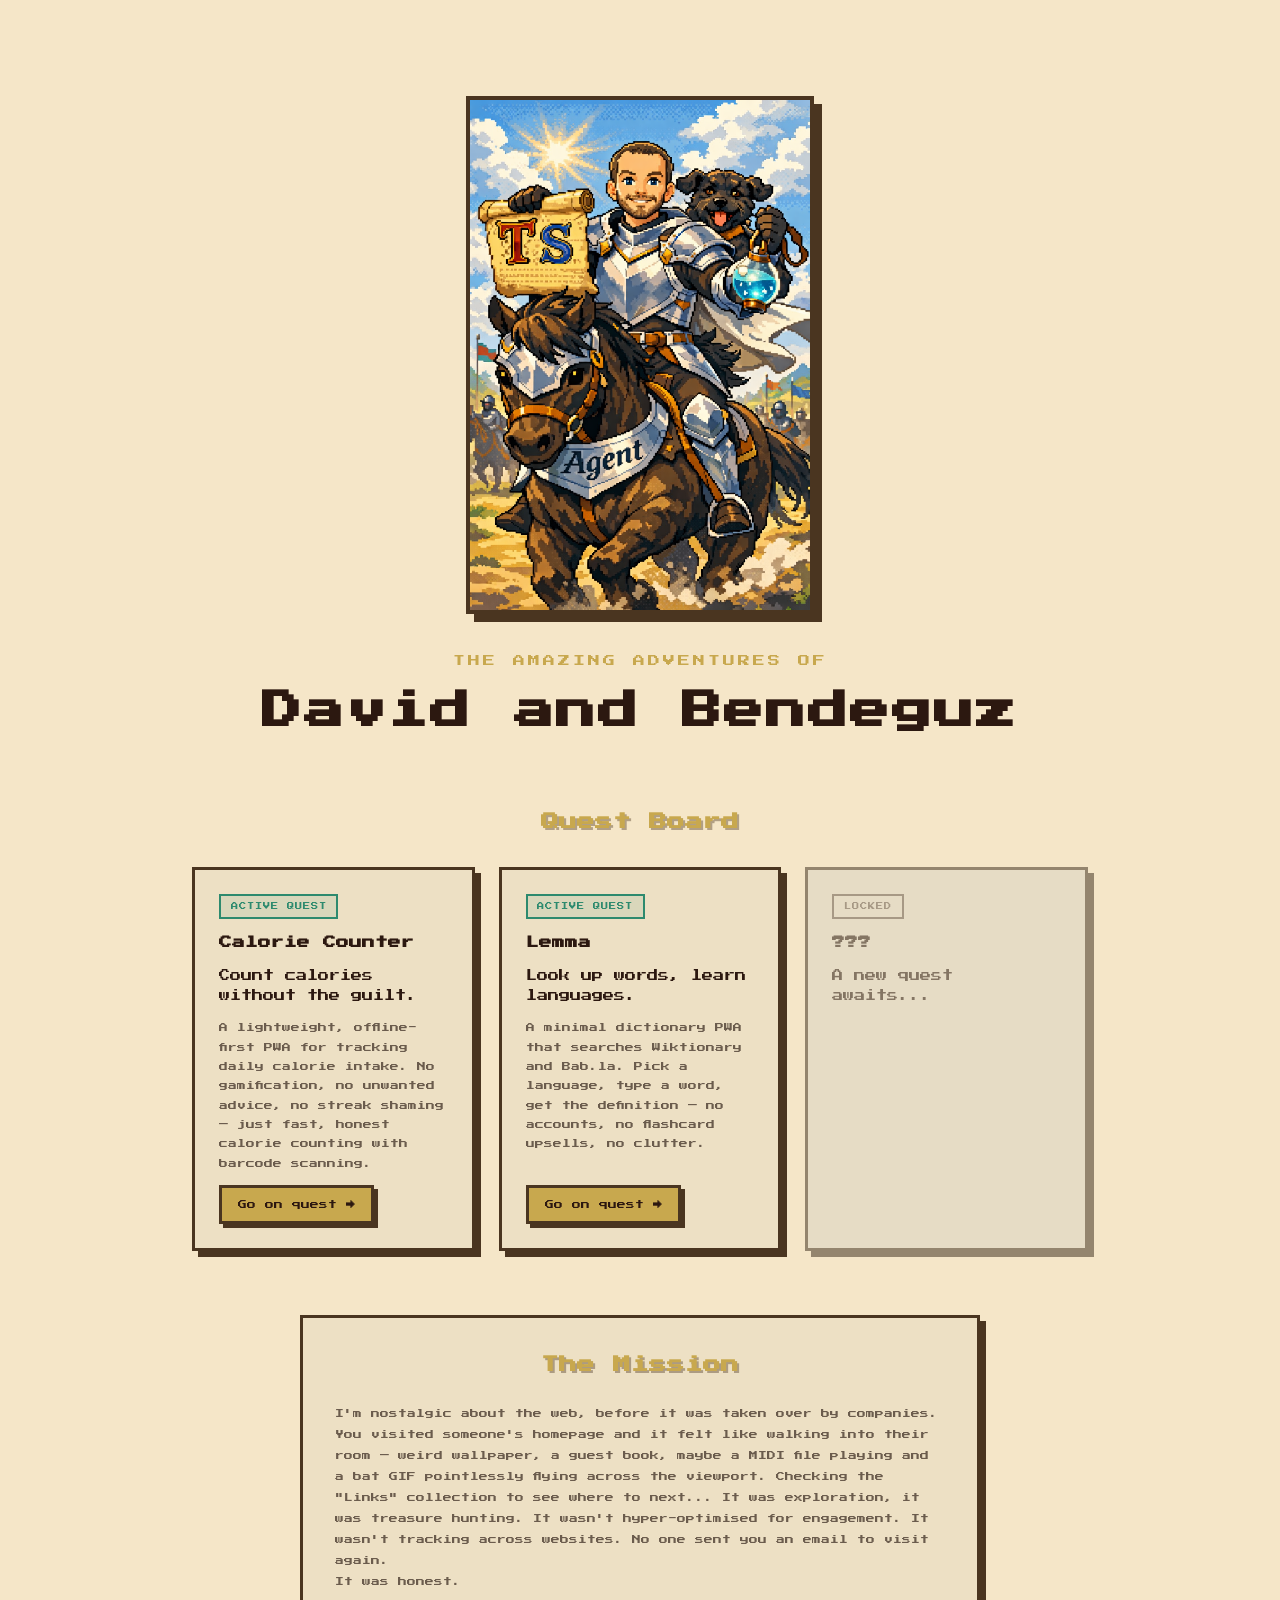
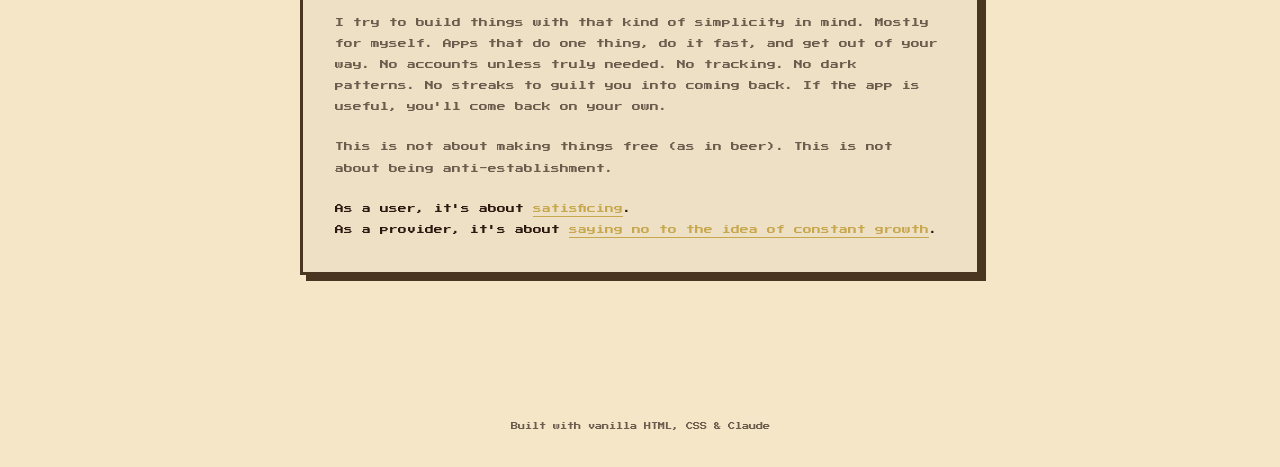
==== src/index.html @ 53aa3b03 "chore: add lemma" ====
<!DOCTYPE html>
<html lang="en">
<head>
  <meta charset="UTF-8">
  <meta name="viewport" content="width=device-width, initial-scale=1.0">
  <title>David - The adventures of a developer who nostalgic about simple and usable applications</title>
  <meta name="description" content="Personal homepage of David. TypeScript & Elixir developer, riding Agent into battle.">
  <link rel="preconnect" href="https://fonts.googleapis.com">
  <link rel="preconnect" href="https://fonts.gstatic.com" crossorigin>
  <link href="https://fonts.googleapis.com/css2?family=Press+Start+2P&display=swap" rel="stylesheet">
  <link rel="stylesheet" href="style.css">
</head>
<body>

  <main>
    <section class="hero">
      <div class="hero-frame">
        <img
          src="assets/hero.png"
          alt="Pixel art portrait: a knight on a horse named Agent, holding a TypeScript scroll and an Elixir potion, with a loyal dog riding along"
          class="hero-image"
        >
      </div>
      <p class="hero-preamble">The Amazing Adventures of</p>
      <h1 class="hero-name">David and Bendeguz</h1>
    </section>

    <section class="quest-board">
      <h2 class="section-title">Quest Board</h2>

      <div class="quests">
        <article class="quest-card">
          <span class="quest-badge quest-badge--active">Active Quest</span>
          <h3 class="quest-title">Calorie Counter</h3>
          <p class="quest-summary">Count calories without the guilt.</p>
          <p class="quest-description">
            A lightweight, offline-first PWA for tracking daily calorie intake.
            No gamification, no unwanted advice, no streak shaming &mdash; just
            fast, honest calorie counting with barcode scanning.
          </p>
          <a href="https://cc.mrnagydavid.dev" class="quest-link" target="_blank" rel="noopener">
            Go on quest &rarr;
          </a>
        </article>

        <article class="quest-card">
          <span class="quest-badge quest-badge--active">Active Quest</span>
          <h3 class="quest-title">Lemma</h3>
          <p class="quest-summary">Look up words, learn languages.</p>
          <p class="quest-description">
            A minimal dictionary PWA that searches Wiktionary and Bab.la.
            Pick a language, type a word, get the definition &mdash; no
            accounts, no flashcard upsells, no clutter.
          </p>
          <a href="https://lemma.mrnagydavid.dev" class="quest-link" target="_blank" rel="noopener">
            Go on quest &rarr;
          </a>
        </article>

        <article class="quest-card quest-card--locked">
          <span class="quest-badge quest-badge--locked">Locked</span>
          <h3 class="quest-title">???</h3>
          <p class="quest-summary">A new quest awaits...</p>
        </article>
      </div>
    </section>

    <section class="manifesto">
      <h2 class="section-title">The Mission</h2>

      <p>
        I'm nostalgic about the web, before it was taken over by companies. 
        You visited someone's homepage and it felt like walking into their room &mdash; weird
        wallpaper, a guest book, maybe a MIDI file playing and a bat GIF pointlessly flying across the viewport.
        Checking the "Links" collection to see where to next... It was exploration, it was treasure hunting.
        It wasn't hyper-optimised for engagement. It wasn't tracking across websites. No one sent you an email to visit again. 
        <br> It was honest.
      </p>

      <p>
        I try to build things with that kind of simplicity in mind. Mostly for myself.
        Apps that do one thing, do it fast, and
        get out of your way. No accounts unless truly needed. No
        tracking. No dark patterns. No streaks to guilt you into
        coming back. If the app is useful, you'll come back on your
        own.
      </p>

      <p>
        This is not about making things free (as in beer). This is not about being anti-establishment.
      </p>

      <p>
        As a user, it's about <a href="https://en.wikipedia.org/wiki/Satisficing" target="_blank">satisficing</a>. <br>
        As a provider, it's about <a href="https://37signals.com/10" target="_blank">saying no to the idea of constant growth</a>.
      </p>
    </section>
  </main>

  <footer class="footer">
    <p>Built with vanilla HTML, CSS &amp; Claude</p>
  </footer>

</body>
</html>
---- src/style.css ----
/* ===== Reset & Custom Properties ===== */

*, *::before, *::after {
  box-sizing: border-box;
  margin: 0;
  padding: 0;
}

:root {
  --bg:             #f5e6c8;
  --bg-card:        #ede0c4;
  --bg-card-locked: #ddd5c0;
  --text:           #2c1810;
  --text-muted:     #6b5c4d;
  --border:         #4a3520;
  --accent-teal:    #2d8a6e;
  --accent-gold:    #c8a84e;
  --badge-active-bg: rgba(45, 138, 110, 0.1);
  --title-shadow:   rgba(74, 53, 32, 0.4);

  --font-pixel: 'Press Start 2P', monospace;
  --font-body:  -apple-system, BlinkMacSystemFont, 'Segoe UI', system-ui, sans-serif;

  --shadow-sm: 4px 4px 0 var(--border);
  --shadow-md: 6px 6px 0 var(--border);
  --shadow-lg: 8px 8px 0 var(--border);
}


/* ===== Base ===== */

body {
  background-color: var(--bg);
  color: var(--text);
  font-family: var(--font-pixel);
  line-height: 1.6;
  min-height: 100vh;
  display: flex;
  flex-direction: column;
  align-items: center;
}

main {
  width: 100%;
  max-width: 960px;
  padding: 2rem 1.5rem;
}


/* ===== Hero Section ===== */

.hero {
  text-align: center;
  padding-top: 2rem;
  margin-bottom: 4rem;
}

.hero-frame {
  display: inline-block;
  border: 4px solid var(--border);
  box-shadow: var(--shadow-lg);
  margin-bottom: 2rem;
  line-height: 0;
}

.hero-image {
  display: block;
  width: 280px;
  height: auto;
  image-rendering: pixelated;
  image-rendering: crisp-edges;
}

.hero-preamble {
  font-family: var(--font-pixel);
  font-size: 0.75rem;
  color: var(--accent-gold);
  text-transform: uppercase;
  letter-spacing: 3px;
  margin-bottom: 0.5rem;
}

.hero-name {
  font-family: var(--font-pixel);
  font-size: 2rem;
  color: var(--text);
  margin-bottom: 1rem;
  letter-spacing: 2px;
}

/* ===== Quest Board ===== */

.quest-board {
  margin-bottom: 4rem;
}

.section-title {
  font-family: var(--font-pixel);
  font-size: 1.1rem;
  text-align: center;
  margin-bottom: 2rem;
  color: var(--accent-gold);
  text-shadow: 2px 2px 0 var(--title-shadow);
}

.quests {
  display: grid;
  grid-template-columns: repeat(auto-fit, minmax(260px, 1fr));
  gap: 1.5rem;
}


/* ===== Quest Card ===== */

.quest-card {
  background: var(--bg-card);
  border: 3px solid var(--border);
  box-shadow: var(--shadow-md);
  padding: 1.5rem;
  display: flex;
  flex-direction: column;
  gap: 0.75rem;
  transition: transform 0.15s ease, box-shadow 0.15s ease;
}

.quest-card:not(.quest-card--locked):hover {
  transform: translate(-2px, -2px);
  box-shadow: var(--shadow-lg);
}

/* Locked state */
.quest-card--locked {
  background: var(--bg-card-locked);
  opacity: 0.55;
  filter: grayscale(20%);
  cursor: default;
}

/* Badge */
.quest-badge {
  font-family: var(--font-pixel);
  font-size: 0.45rem;
  text-transform: uppercase;
  letter-spacing: 1px;
  padding: 0.3rem 0.6rem;
  display: inline-block;
  width: fit-content;
  border: 2px solid;
}

.quest-badge--active {
  color: var(--accent-teal);
  border-color: var(--accent-teal);
  background: var(--badge-active-bg);
}

.quest-badge--locked {
  color: var(--text-muted);
  border-color: var(--text-muted);
}

/* Card content */
.quest-title {
  font-family: var(--font-pixel);
  font-size: 0.8rem;
  line-height: 1.8;
  color: var(--text);
}

.quest-summary {
  font-size: 0.7rem;
  line-height: 1.8;
}

.quest-description {
  font-size: 0.55rem;
  color: var(--text-muted);
  line-height: 2.2;
}

/* Quest action button */
.quest-link {
  display: inline-block;
  font-family: var(--font-pixel);
  font-size: 0.55rem;
  color: var(--text);
  background: var(--accent-gold);
  border: 3px solid var(--border);
  box-shadow: var(--shadow-sm);
  padding: 0.6rem 1rem;
  text-decoration: none;
  width: fit-content;
  margin-top: auto;
  transition: transform 0.1s ease, box-shadow 0.1s ease;
}

.quest-link:hover {
  transform: translate(2px, 2px);
  box-shadow: 2px 2px 0 var(--border);
}

.quest-link:active {
  transform: translate(4px, 4px);
  box-shadow: none;
}


/* ===== Manifesto ===== */

.manifesto {
  max-width: 680px;
  margin: 0 auto 4rem;
  border: 3px solid var(--border);
  box-shadow: var(--shadow-md);
  background: var(--bg-card);
  padding: 2rem;
}

.manifesto .section-title {
  margin-bottom: 1.5rem;
}

.manifesto p {
  font-size: 0.55rem;
  line-height: 2.4;
  color: var(--text-muted);
  margin-bottom: 1.2rem;
}

.manifesto p:last-child {
  margin-bottom: 0;
  color: var(--text);
}

.manifesto a {
  color: var(--accent-gold);
  text-decoration: underline;
  text-underline-offset: 3px;
}

.manifesto a:hover {
  color: var(--text);
}


/* ===== Footer ===== */

.footer {
  text-align: center;
  padding: 2rem 1.5rem;
  font-family: var(--font-pixel);
  font-size: 0.45rem;
  color: var(--text-muted);
  line-height: 2.2;
  margin-top: auto;
  width: 100%;
}



/* ===== Responsive ===== */

@media (max-width: 480px) {
  .hero-image {
    width: 220px;
  }

  .hero-preamble {
    font-size: 0.45rem;
  }

  .hero-name {
    font-size: 1.5rem;
  }

  .hero-tagline {
    font-size: 0.6rem;
  }

  .section-title {
    font-size: 0.9rem;
  }
}

@media (min-width: 768px) {
  main {
    padding: 3rem 2rem;
  }

  .hero {
    padding-top: 3rem;
  }

  .hero-image {
    width: 340px;
  }

  .hero-name {
    font-size: 2.5rem;
  }
}
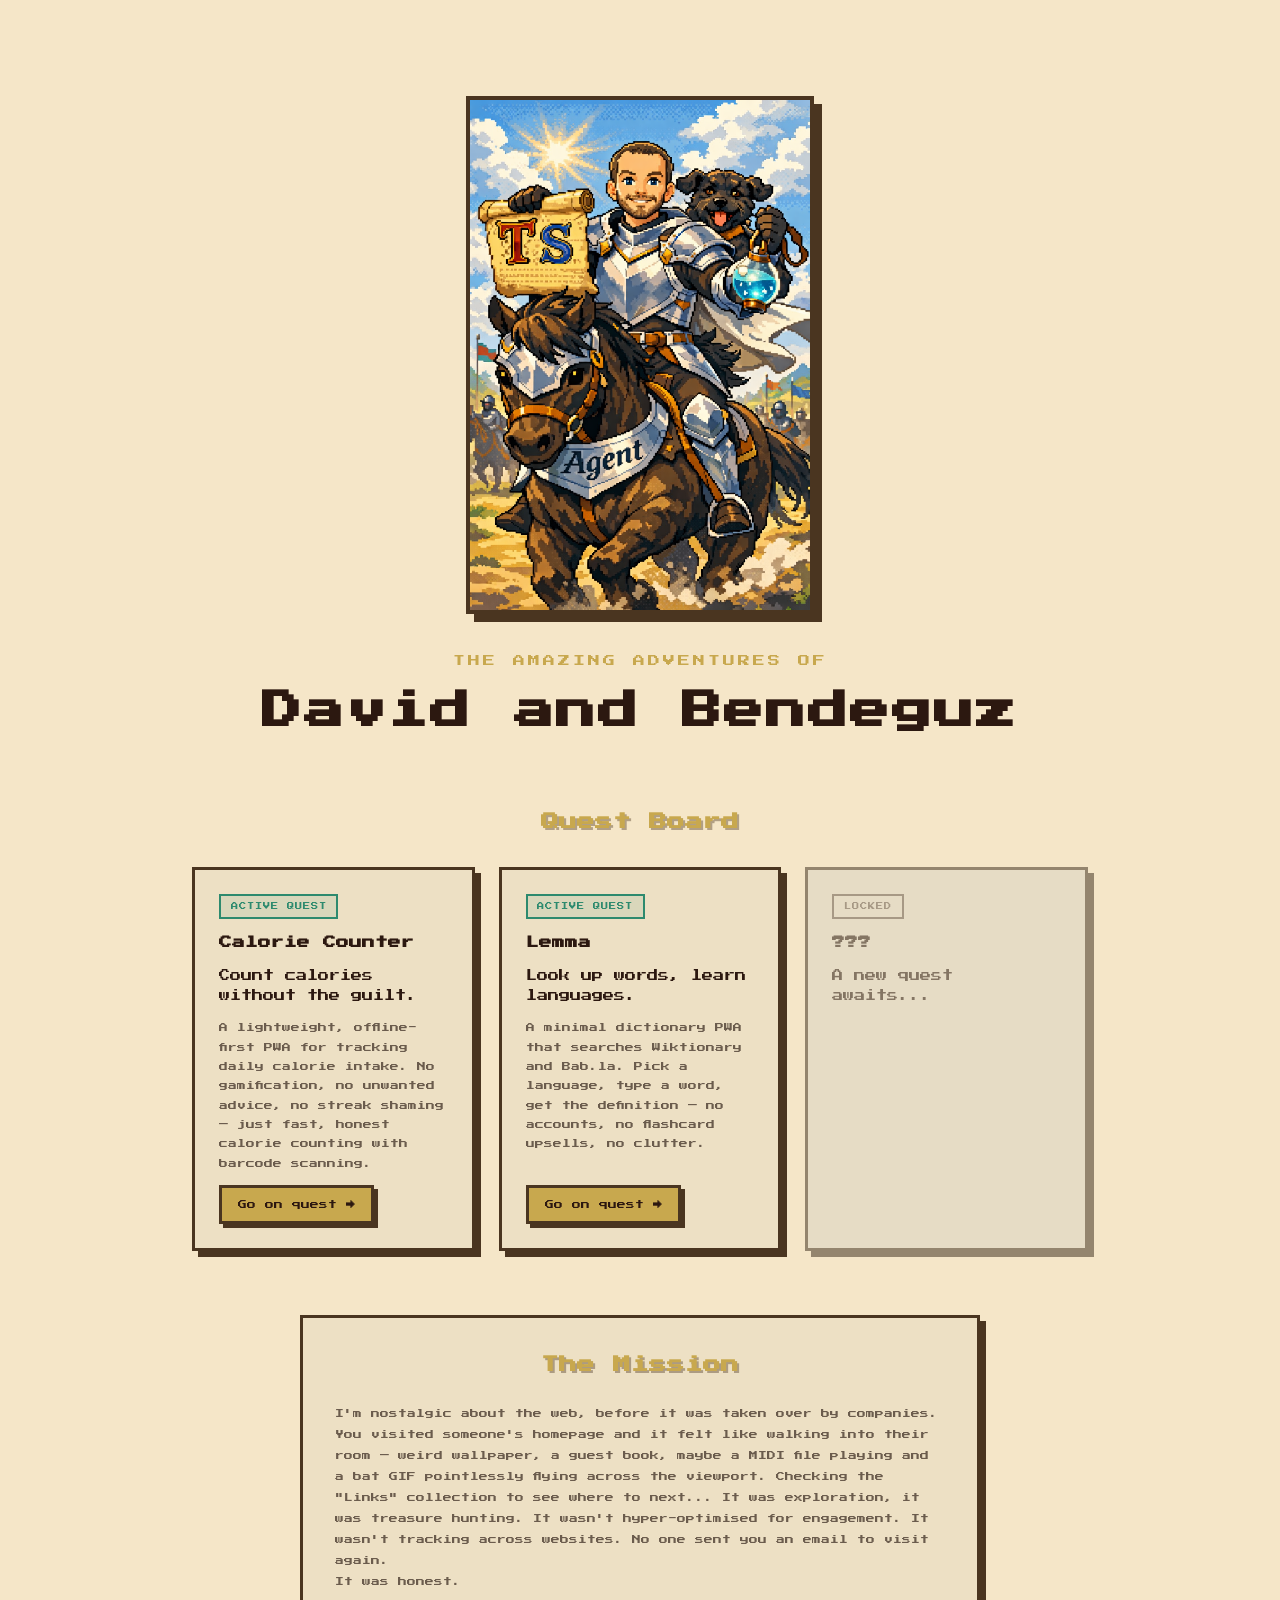
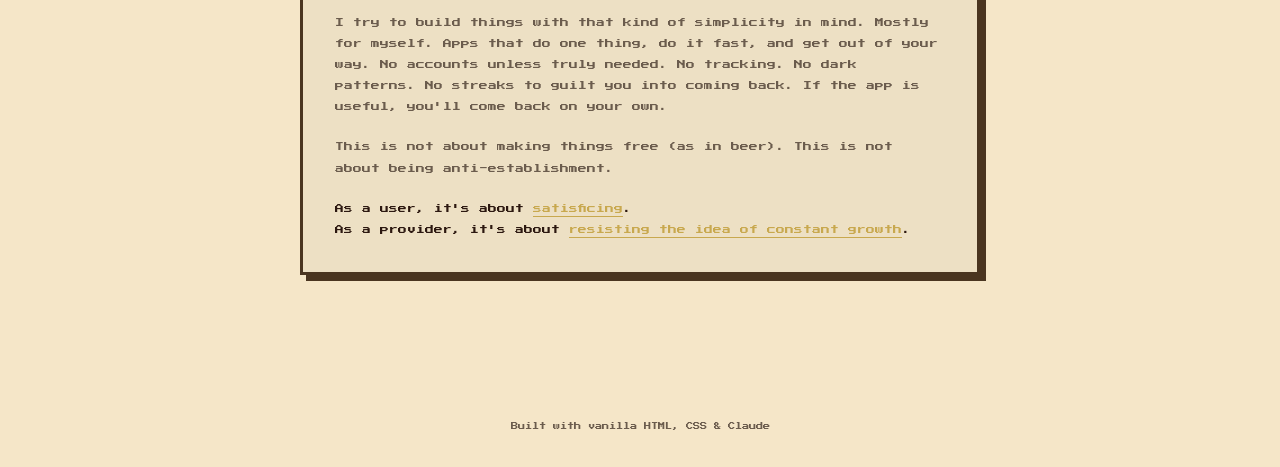
==== commit 806f7fdd: "fix: fix typo" ====
--- a/src/index.html
+++ b/src/index.html
@@ -92,7 +92,7 @@
 
       <p>
         As a user, it's about <a href="https://en.wikipedia.org/wiki/Satisficing" target="_blank">satisficing</a>. <br>
-        As a provider, it's about <a href="https://37signals.com/10" target="_blank">saying no to the idea of constant growth</a>.
+        As a provider, it's about <a href="https://37signals.com/10" target="_blank">resisting the idea of constant growth</a>.
       </p>
     </section>
   </main>
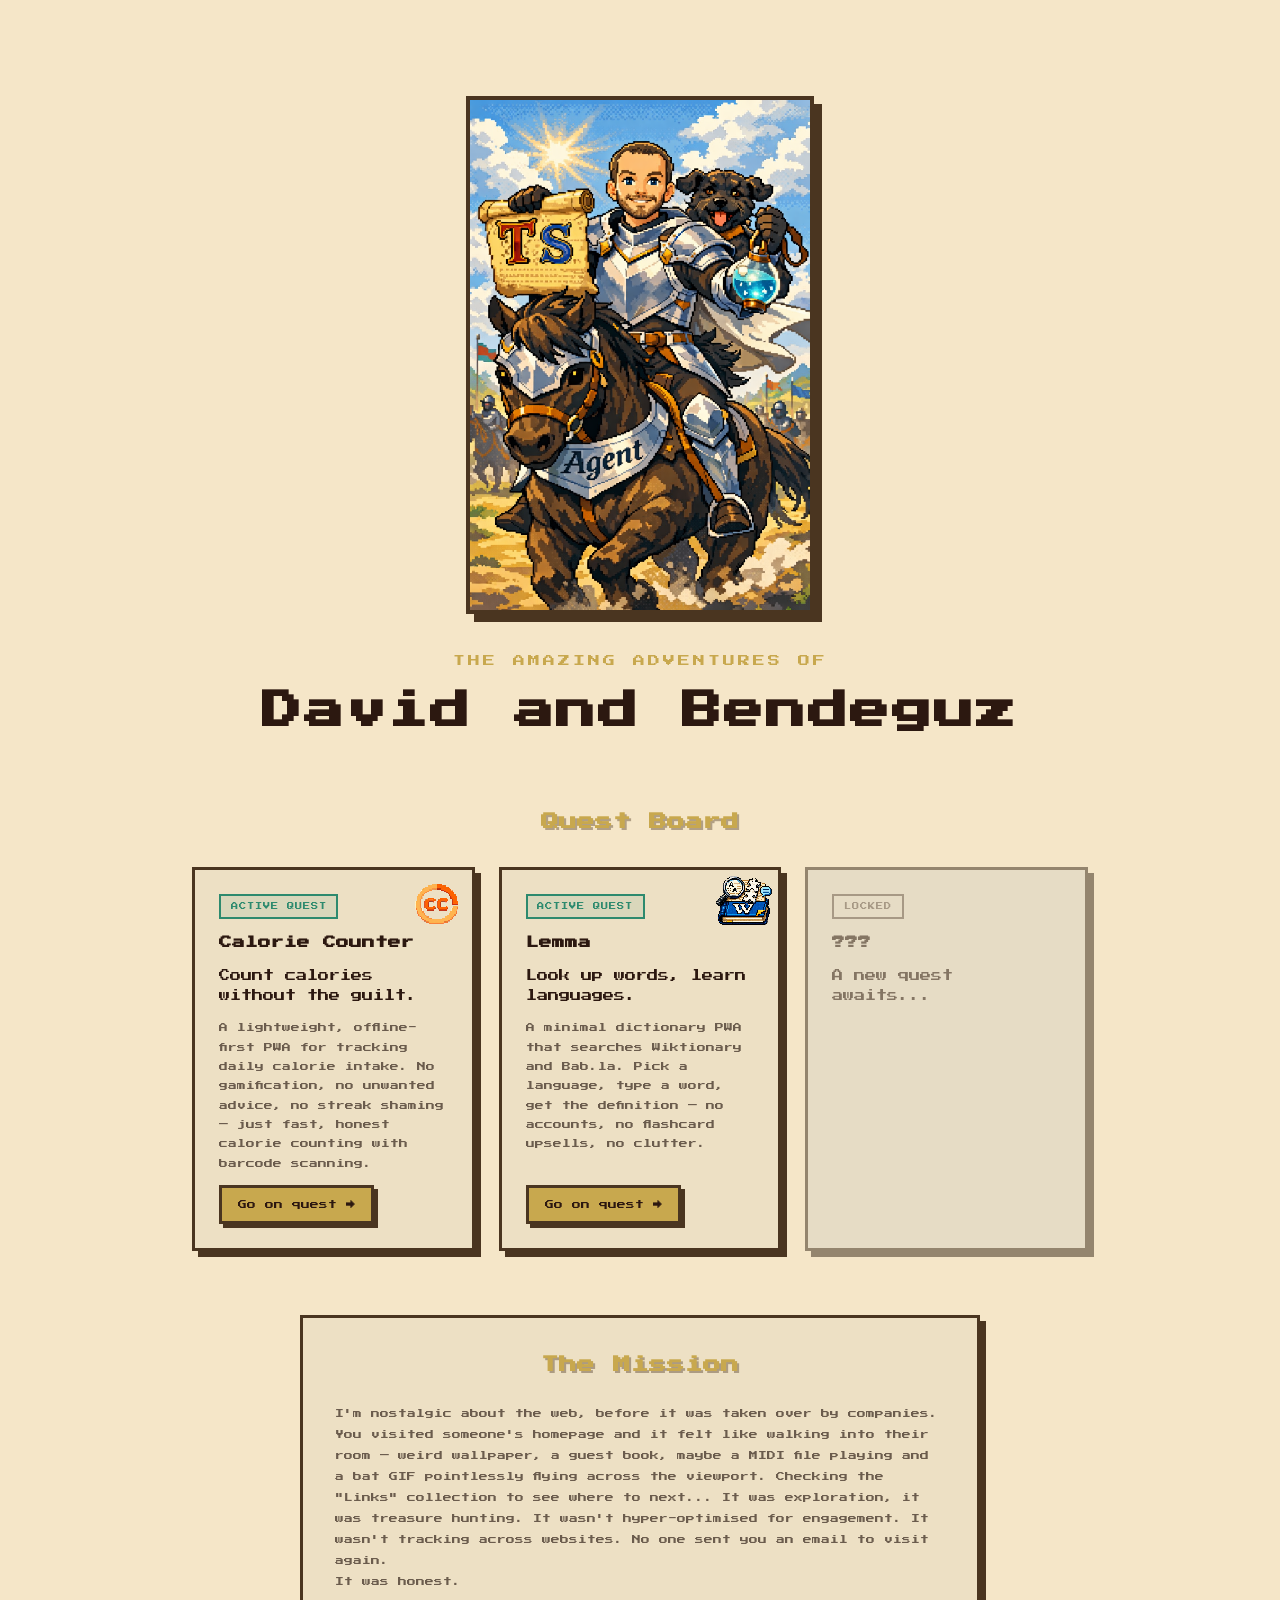
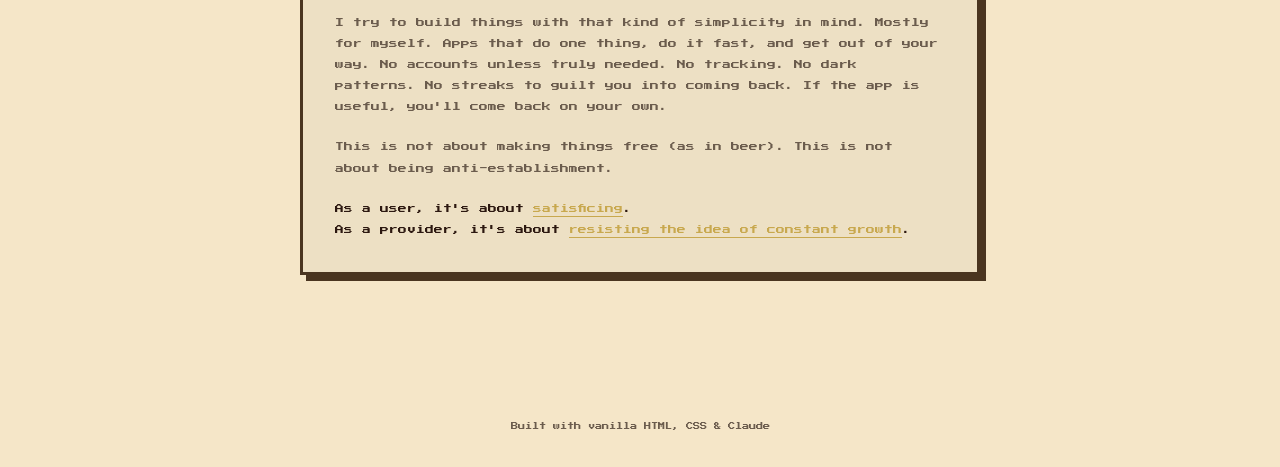
==== commit 67f6ae36: "chore: add icons" ====
--- a/src/index.html
+++ b/src/index.html
@@ -30,6 +30,7 @@
 
       <div class="quests">
         <article class="quest-card">
+          <img src="assets/cc.webp" alt="Pixel art icon of the Calorie Counter app" class="quest-image">
           <span class="quest-badge quest-badge--active">Active Quest</span>
           <h3 class="quest-title">Calorie Counter</h3>
           <p class="quest-summary">Count calories without the guilt.</p>
@@ -44,6 +45,7 @@
         </article>
 
         <article class="quest-card">
+          <img src="assets/lemma.webp" alt="Pixel art icon of the Lemma dictionary app" class="quest-image">
           <span class="quest-badge quest-badge--active">Active Quest</span>
           <h3 class="quest-title">Lemma</h3>
           <p class="quest-summary">Look up words, learn languages.</p>
--- a/src/style.css
+++ b/src/style.css
@@ -113,6 +113,7 @@
 /* ===== Quest Card ===== */
 
 .quest-card {
+  position: relative;
   background: var(--bg-card);
   border: 3px solid var(--border);
   box-shadow: var(--shadow-md);
@@ -136,6 +137,17 @@
   cursor: default;
 }
 
+/* Card image (top-right corner) */
+.quest-image {
+  position: absolute;
+  top: -1px;
+  right: -1px;
+  width: 72px;
+  height: 72px;
+  image-rendering: pixelated;
+  image-rendering: crisp-edges;
+}
+
 /* Badge */
 .quest-badge {
   font-family: var(--font-pixel);
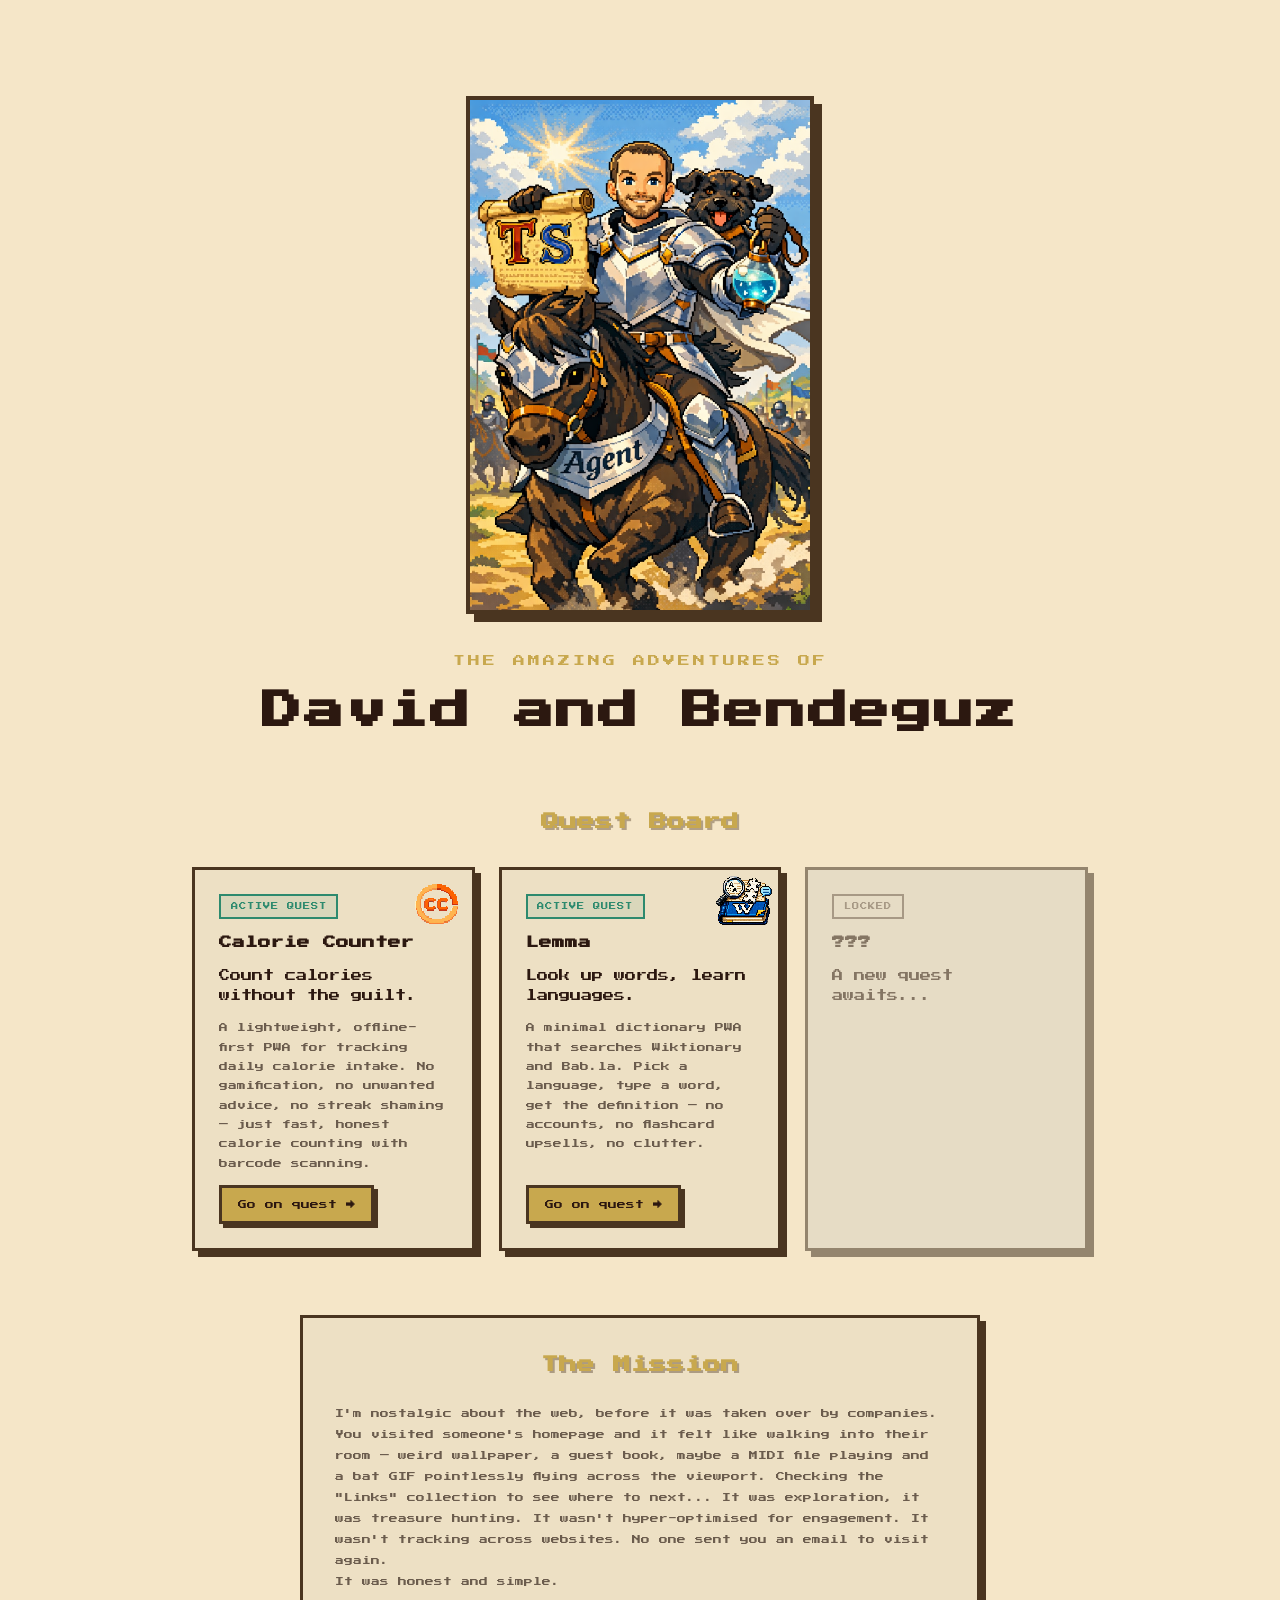
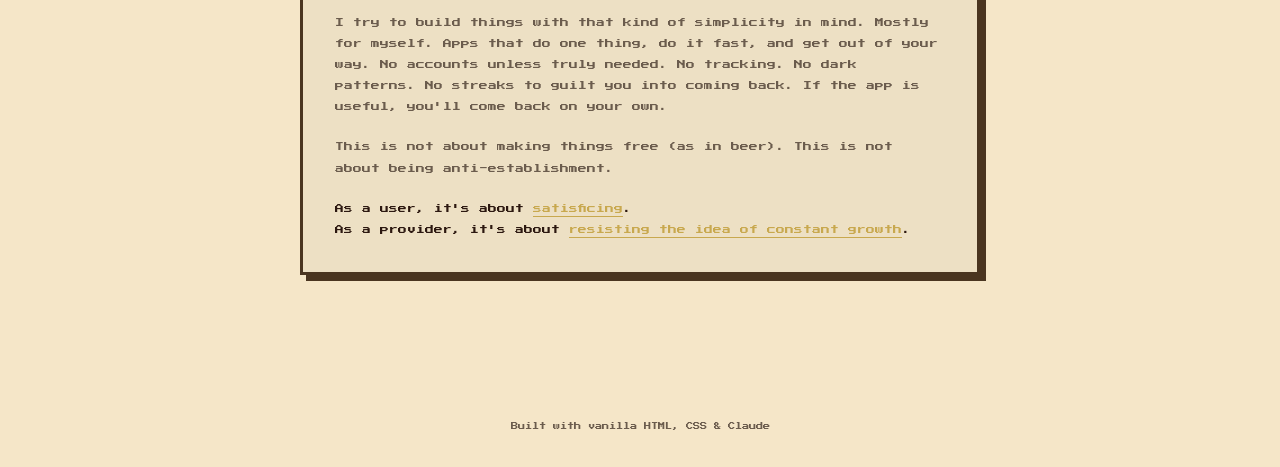
==== commit 67865d4f: "fix: fix typo" ====
--- a/src/index.html
+++ b/src/index.html
@@ -76,7 +76,7 @@
         wallpaper, a guest book, maybe a MIDI file playing and a bat GIF pointlessly flying across the viewport.
         Checking the "Links" collection to see where to next... It was exploration, it was treasure hunting.
         It wasn't hyper-optimised for engagement. It wasn't tracking across websites. No one sent you an email to visit again. 
-        <br> It was honest.
+        <br> It was honest and simple.
       </p>
 
       <p>
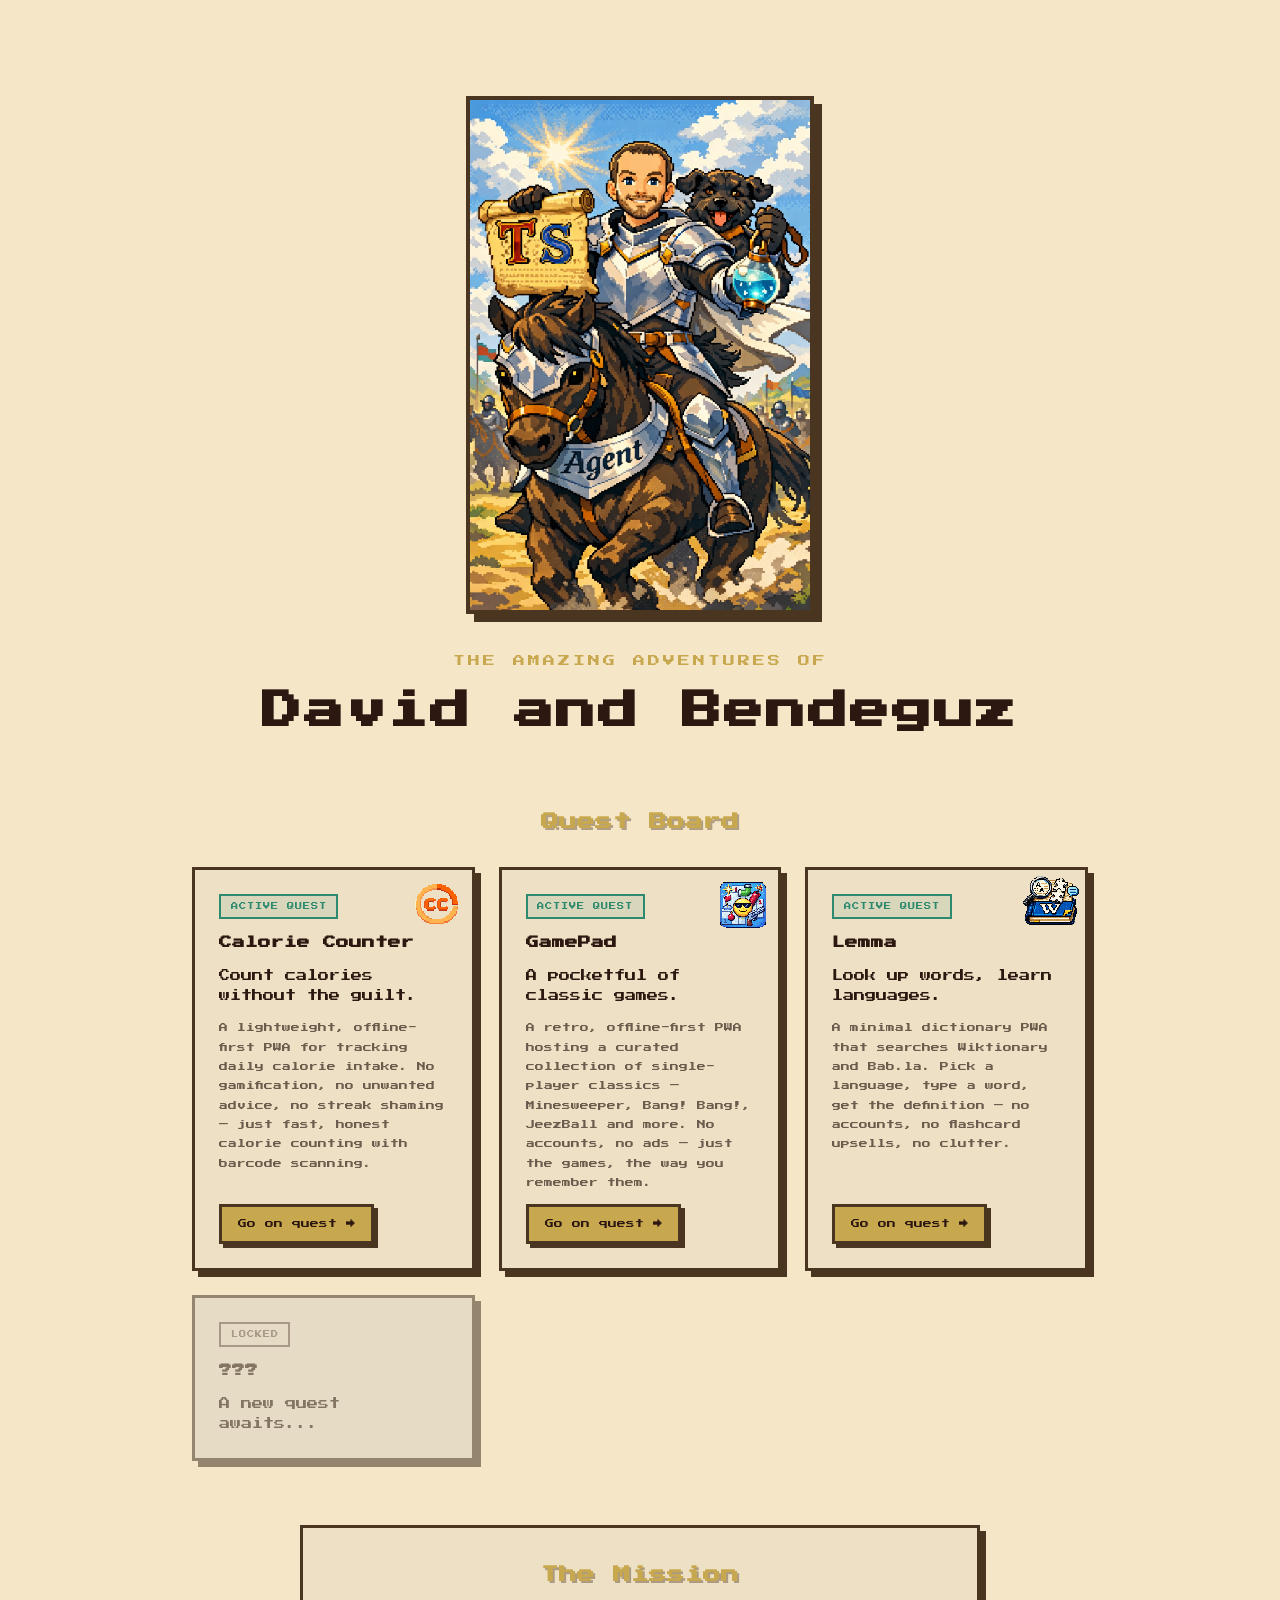
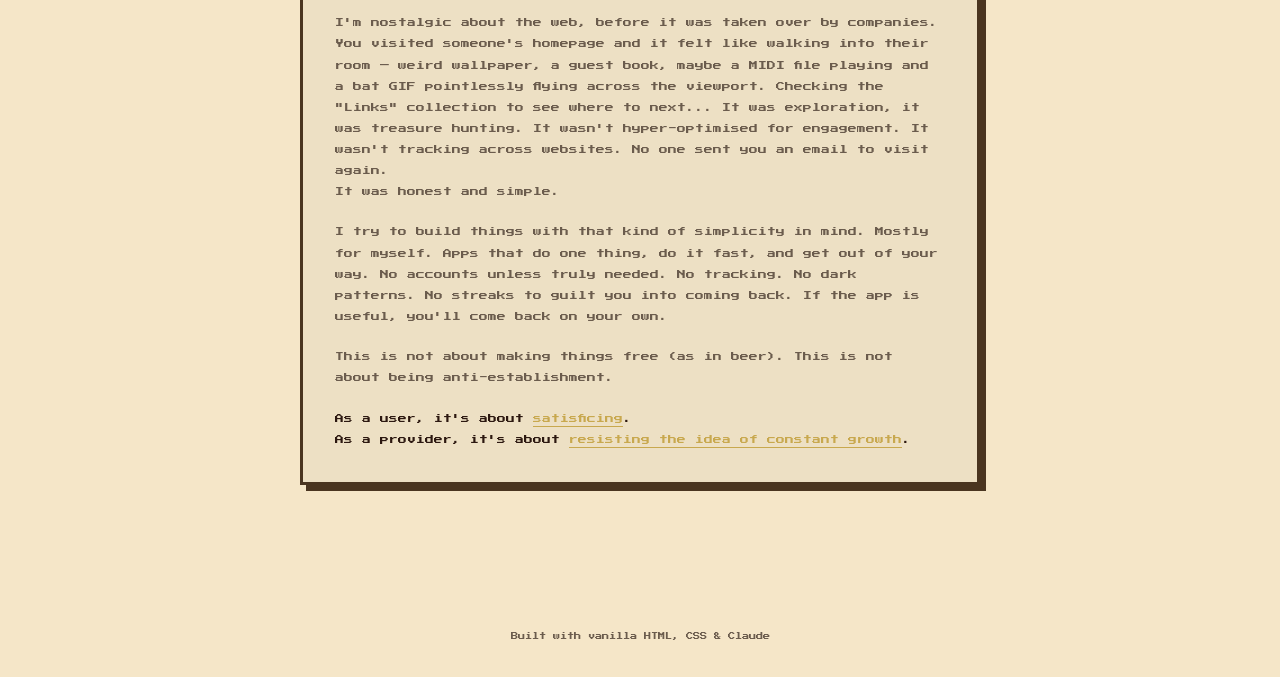
==== commit 7f8e19ad: "feat: add gamepad" ====
--- a/src/index.html
+++ b/src/index.html
@@ -40,6 +40,22 @@
             fast, honest calorie counting with barcode scanning.
           </p>
           <a href="https://cc.mrnagydavid.dev" class="quest-link" target="_blank" rel="noopener">
+            Go on quest &rarr;
+          </a>
+        </article>
+
+        <article class="quest-card">
+          <img src="assets/gamepad.webp" alt="Pixel art icon of the GamePad app" class="quest-image">
+          <span class="quest-badge quest-badge--active">Active Quest</span>
+          <h3 class="quest-title">GamePad</h3>
+          <p class="quest-summary">A pocketful of classic games.</p>
+          <p class="quest-description">
+            A retro, offline-first PWA hosting a curated collection of
+            single-player classics &mdash; Minesweeper, Bang! Bang!,
+            JeezBall and more. No accounts, no ads &mdash; just the
+            games, the way you remember them.
+          </p>
+          <a href="https://gamepad.mrnagydavid.dev" class="quest-link" target="_blank" rel="noopener">
             Go on quest &rarr;
           </a>
         </article>
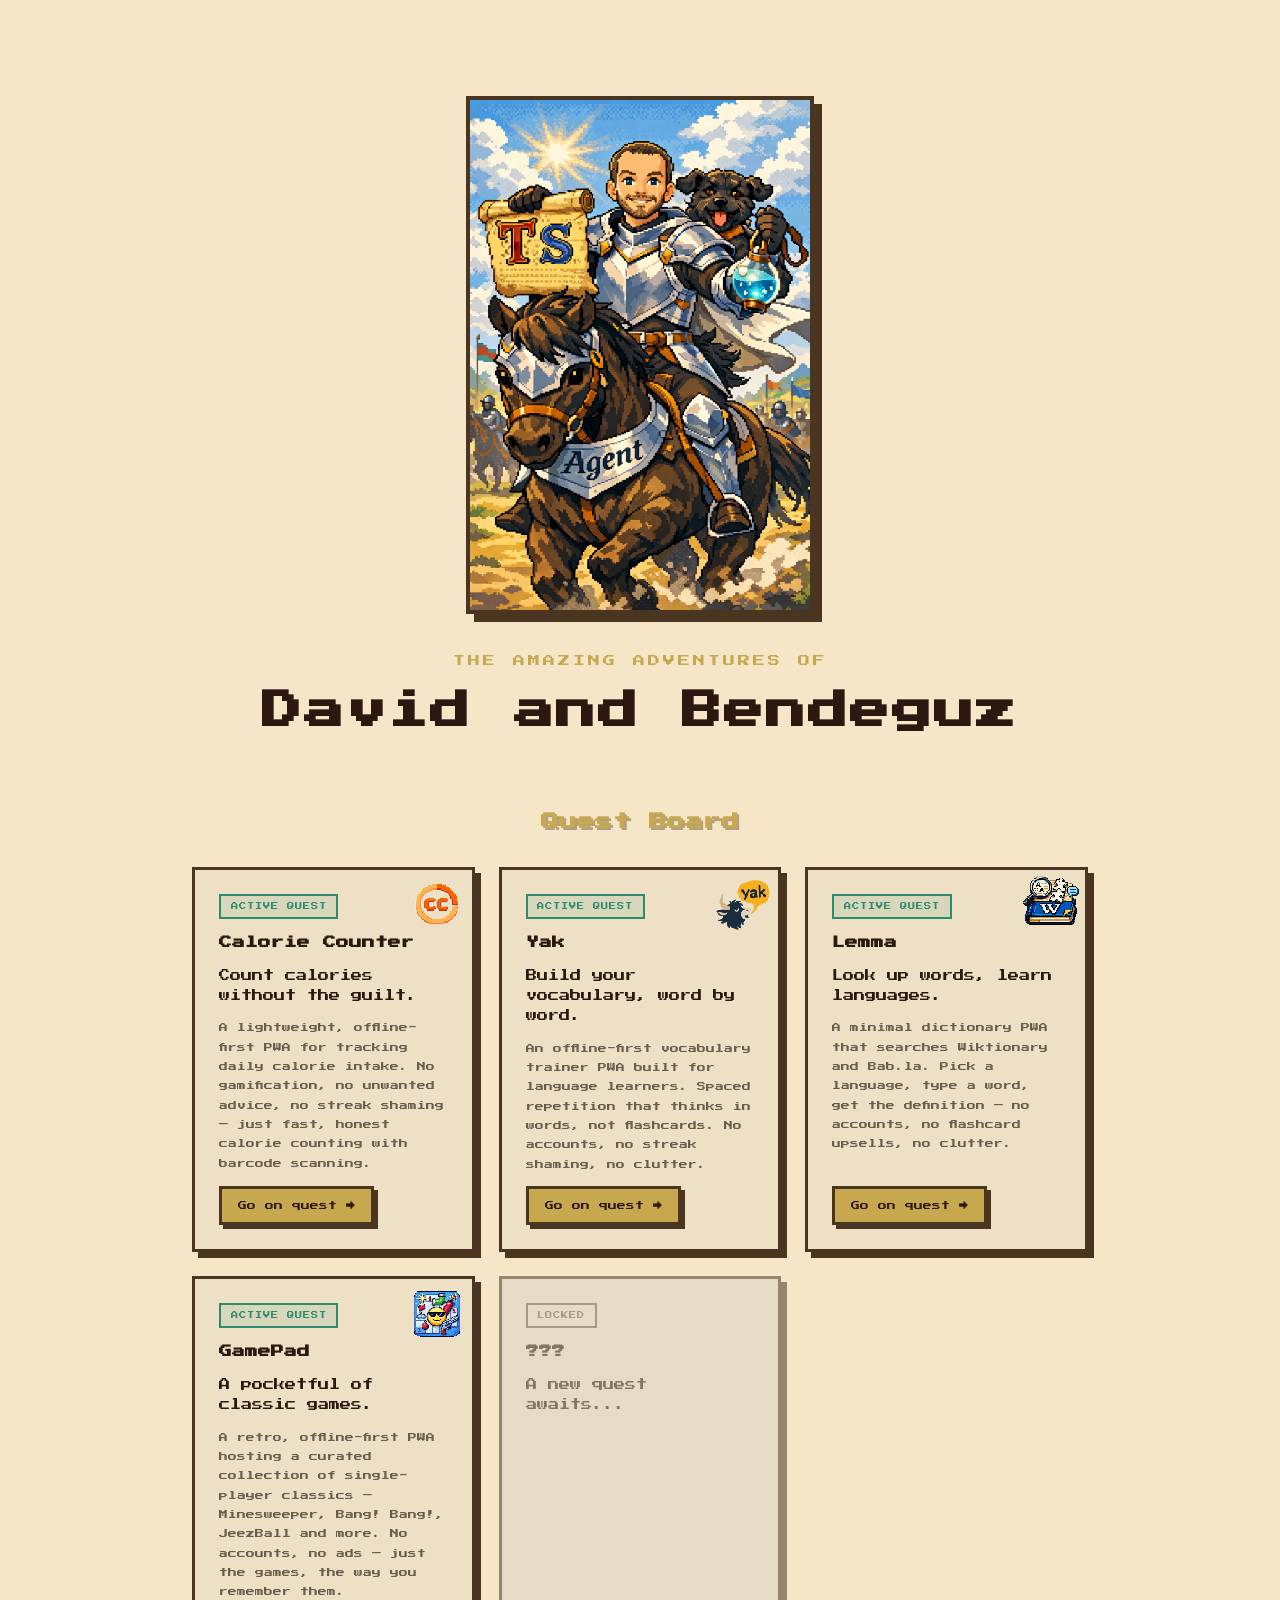
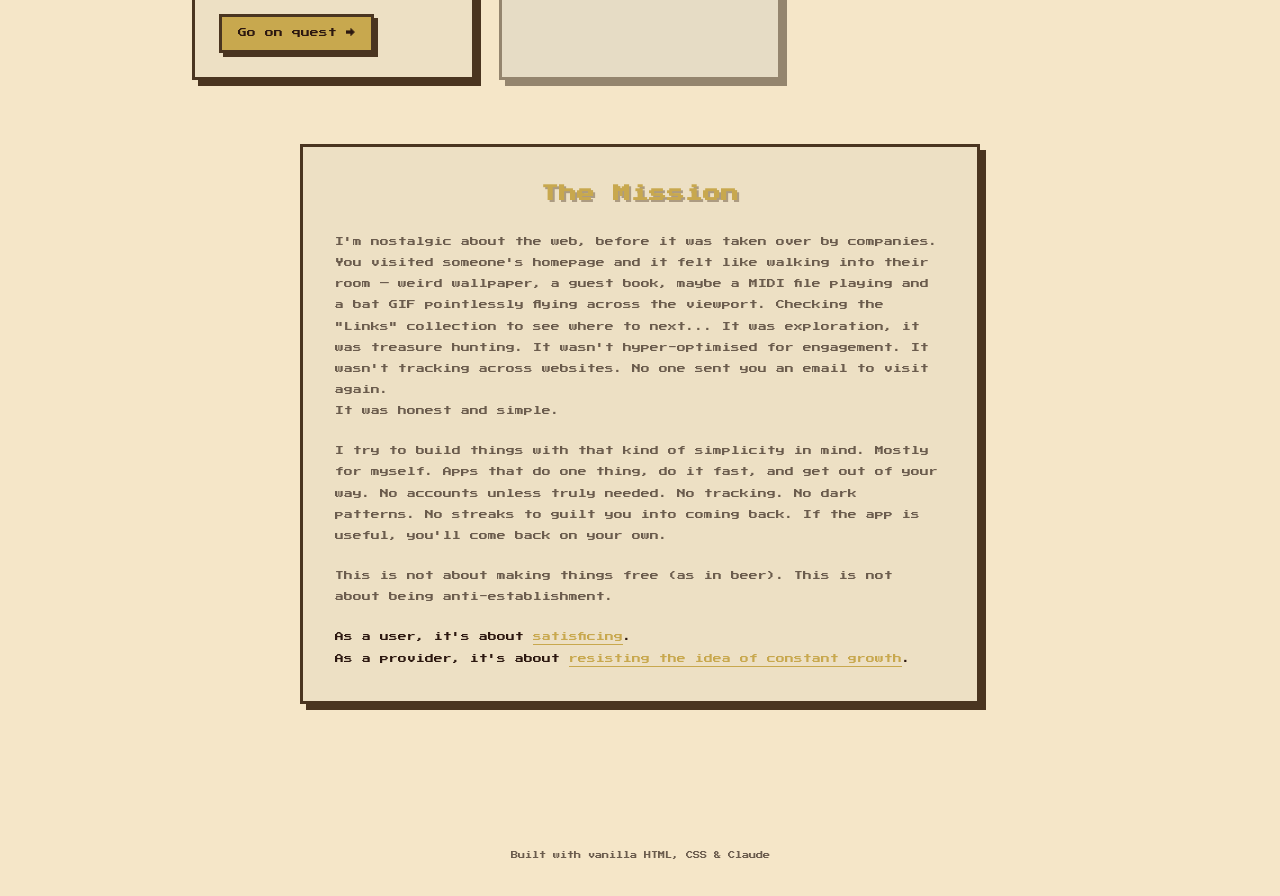
==== commit 8e3d7930: "feat: add yak" ====
--- a/src/index.html
+++ b/src/index.html
@@ -45,17 +45,16 @@
         </article>
 
         <article class="quest-card">
-          <img src="assets/gamepad.webp" alt="Pixel art icon of the GamePad app" class="quest-image">
+          <img src="assets/yak.webp" alt="Icon of the Yak vocabulary trainer app: a shaggy yak with a speech bubble reading &quot;yak&quot;" class="quest-image">
           <span class="quest-badge quest-badge--active">Active Quest</span>
-          <h3 class="quest-title">GamePad</h3>
-          <p class="quest-summary">A pocketful of classic games.</p>
+          <h3 class="quest-title">Yak</h3>
+          <p class="quest-summary">Build your vocabulary, word by word.</p>
           <p class="quest-description">
-            A retro, offline-first PWA hosting a curated collection of
-            single-player classics &mdash; Minesweeper, Bang! Bang!,
-            JeezBall and more. No accounts, no ads &mdash; just the
-            games, the way you remember them.
+            An offline-first vocabulary trainer PWA built for language
+            learners. Spaced repetition that thinks in words, 
+            not flashcards. No accounts, no streak shaming, no clutter.
           </p>
-          <a href="https://gamepad.mrnagydavid.dev" class="quest-link" target="_blank" rel="noopener">
+          <a href="https://yak.mrnagydavid.dev" class="quest-link" target="_blank" rel="noopener">
             Go on quest &rarr;
           </a>
         </article>
@@ -71,6 +70,22 @@
             accounts, no flashcard upsells, no clutter.
           </p>
           <a href="https://lemma.mrnagydavid.dev" class="quest-link" target="_blank" rel="noopener">
+            Go on quest &rarr;
+          </a>
+        </article>
+
+        <article class="quest-card">
+          <img src="assets/gamepad.webp" alt="Pixel art icon of the GamePad app" class="quest-image">
+          <span class="quest-badge quest-badge--active">Active Quest</span>
+          <h3 class="quest-title">GamePad</h3>
+          <p class="quest-summary">A pocketful of classic games.</p>
+          <p class="quest-description">
+            A retro, offline-first PWA hosting a curated collection of
+            single-player classics &mdash; Minesweeper, Bang! Bang!,
+            JeezBall and more. No accounts, no ads &mdash; just the
+            games, the way you remember them.
+          </p>
+          <a href="https://gamepad.mrnagydavid.dev" class="quest-link" target="_blank" rel="noopener">
             Go on quest &rarr;
           </a>
         </article>
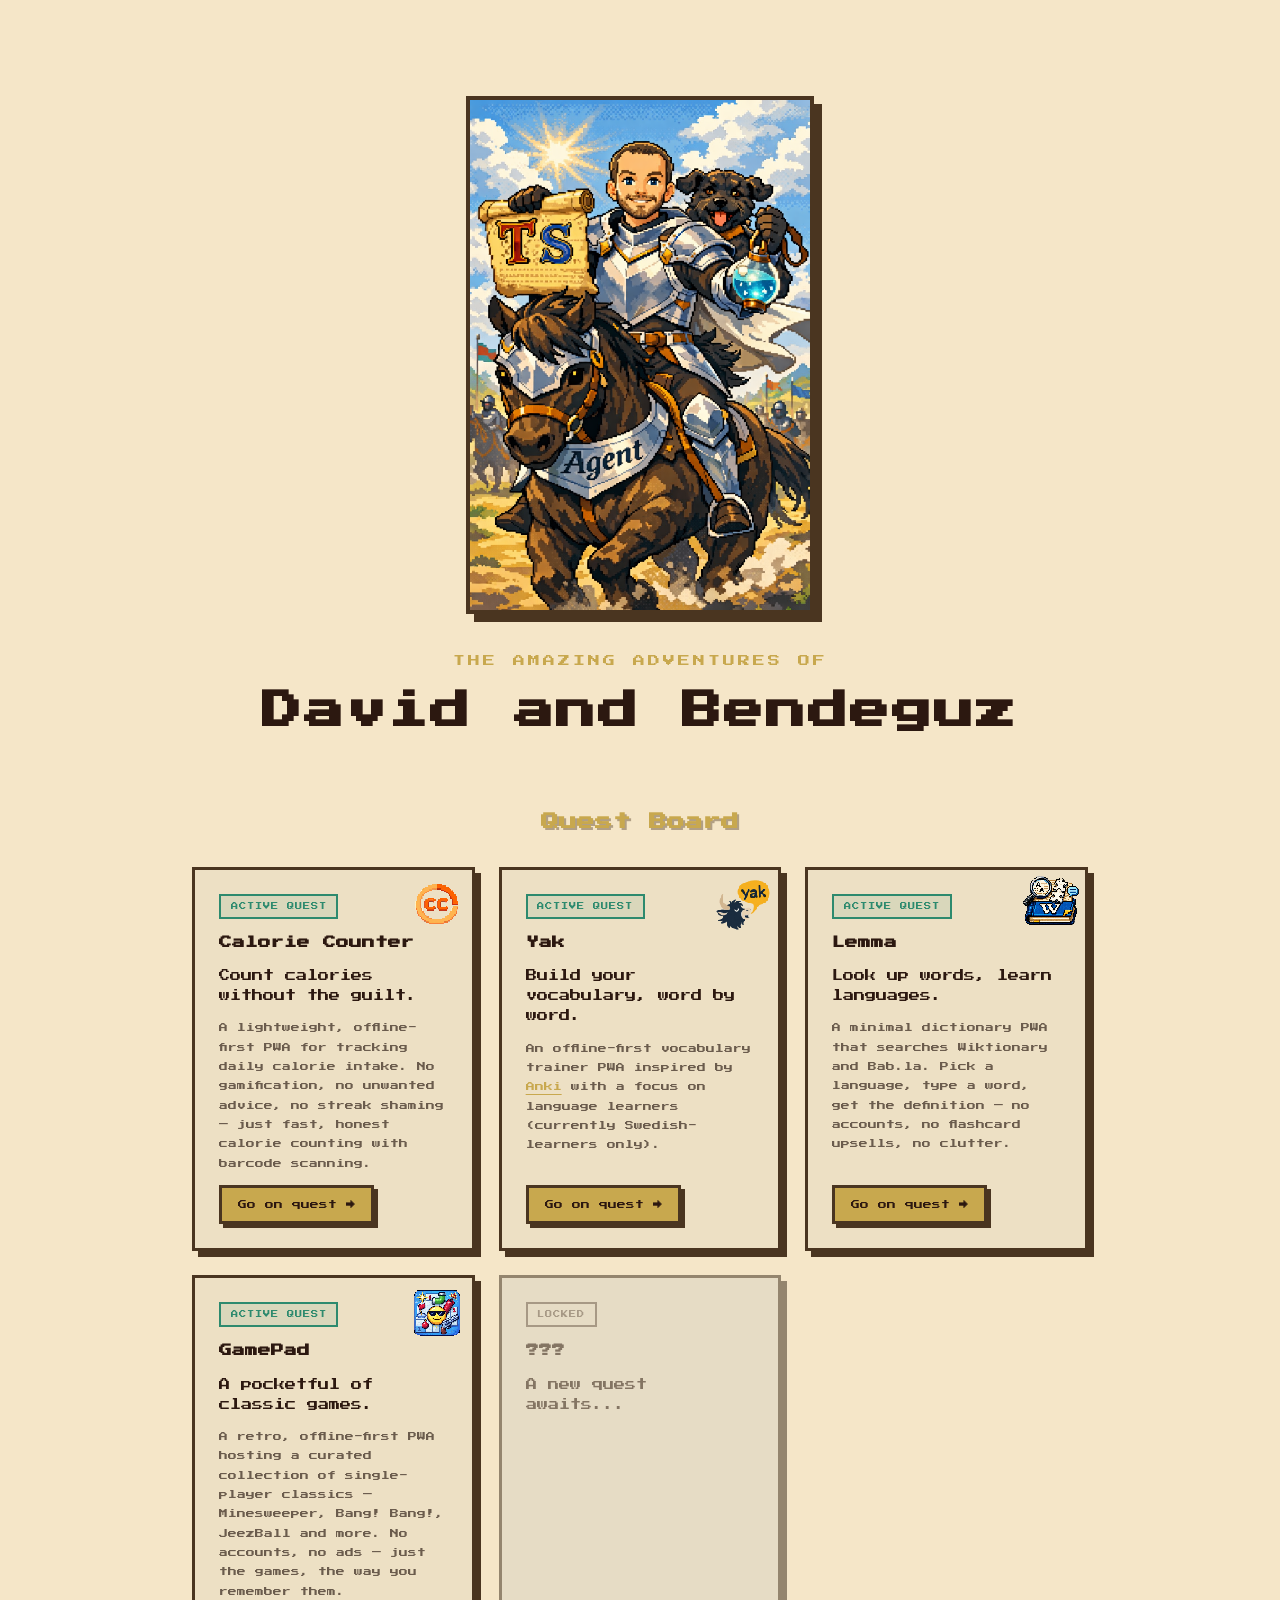
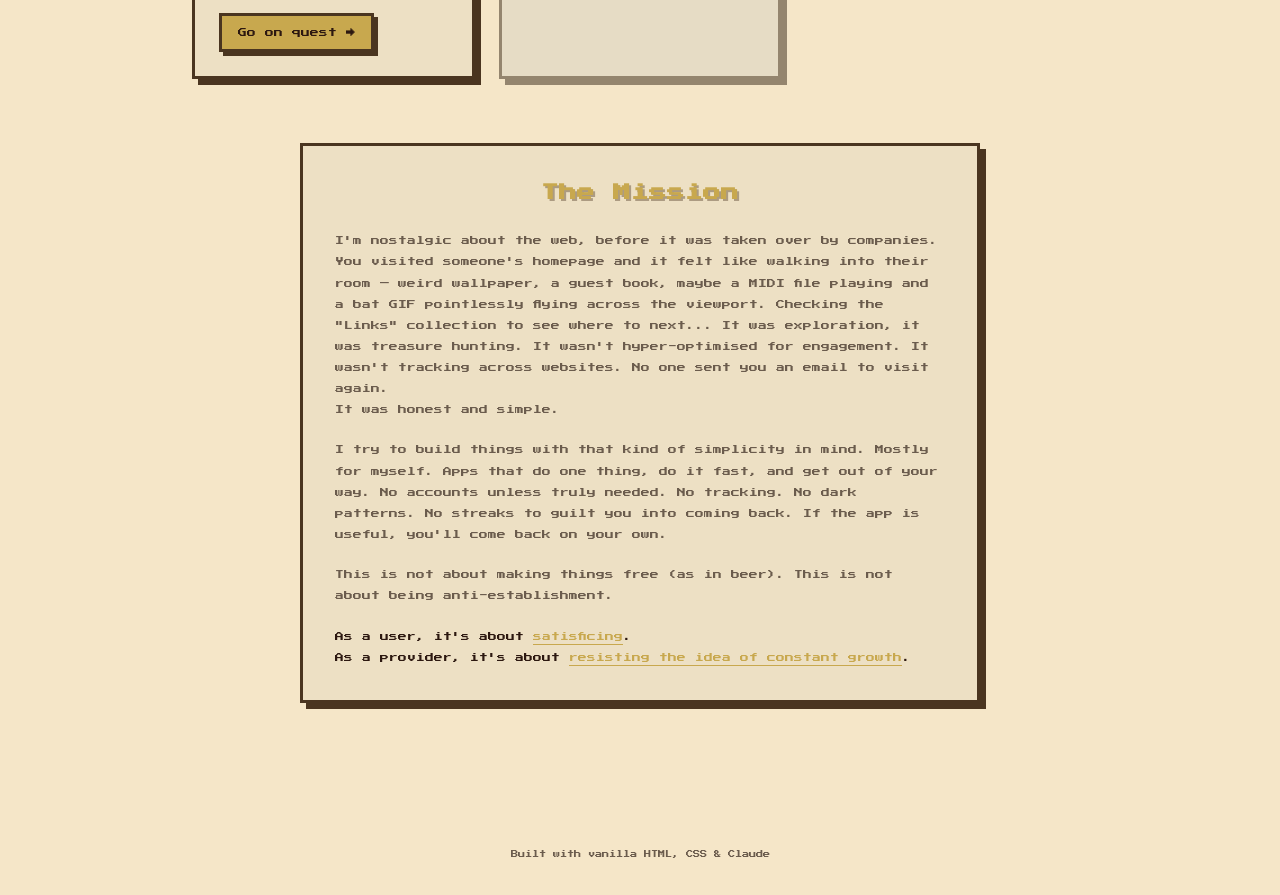
==== commit dccbc1a7: "chore: update yak block" ====
--- a/src/index.html
+++ b/src/index.html
@@ -3,7 +3,7 @@
 <head>
   <meta charset="UTF-8">
   <meta name="viewport" content="width=device-width, initial-scale=1.0">
-  <title>David - The adventures of a developer who nostalgic about simple and usable applications</title>
+  <title>David - The adventures of a developer who is nostalgic about simple and usable applications</title>
   <meta name="description" content="Personal homepage of David. TypeScript & Elixir developer, riding Agent into battle.">
   <link rel="preconnect" href="https://fonts.googleapis.com">
   <link rel="preconnect" href="https://fonts.gstatic.com" crossorigin>
@@ -50,9 +50,8 @@
           <h3 class="quest-title">Yak</h3>
           <p class="quest-summary">Build your vocabulary, word by word.</p>
           <p class="quest-description">
-            An offline-first vocabulary trainer PWA built for language
-            learners. Spaced repetition that thinks in words, 
-            not flashcards. No accounts, no streak shaming, no clutter.
+            An offline-first vocabulary trainer PWA inspired by <a href="https://apps.ankiweb.net/">Anki</a> with a focus on language
+            learners (currently Swedish-learners only).
           </p>
           <a href="https://yak.mrnagydavid.dev" class="quest-link" target="_blank" rel="noopener">
             Go on quest &rarr;
--- a/src/style.css
+++ b/src/style.css
@@ -40,6 +40,12 @@
   align-items: center;
 }
 
+a {
+  color: var(--accent-gold);
+  text-decoration: underline;
+  text-underline-offset: 3px;
+}
+
 main {
   width: 100%;
   max-width: 960px;
@@ -244,12 +250,6 @@
   color: var(--text);
 }
 
-.manifesto a {
-  color: var(--accent-gold);
-  text-decoration: underline;
-  text-underline-offset: 3px;
-}
-
 .manifesto a:hover {
   color: var(--text);
 }
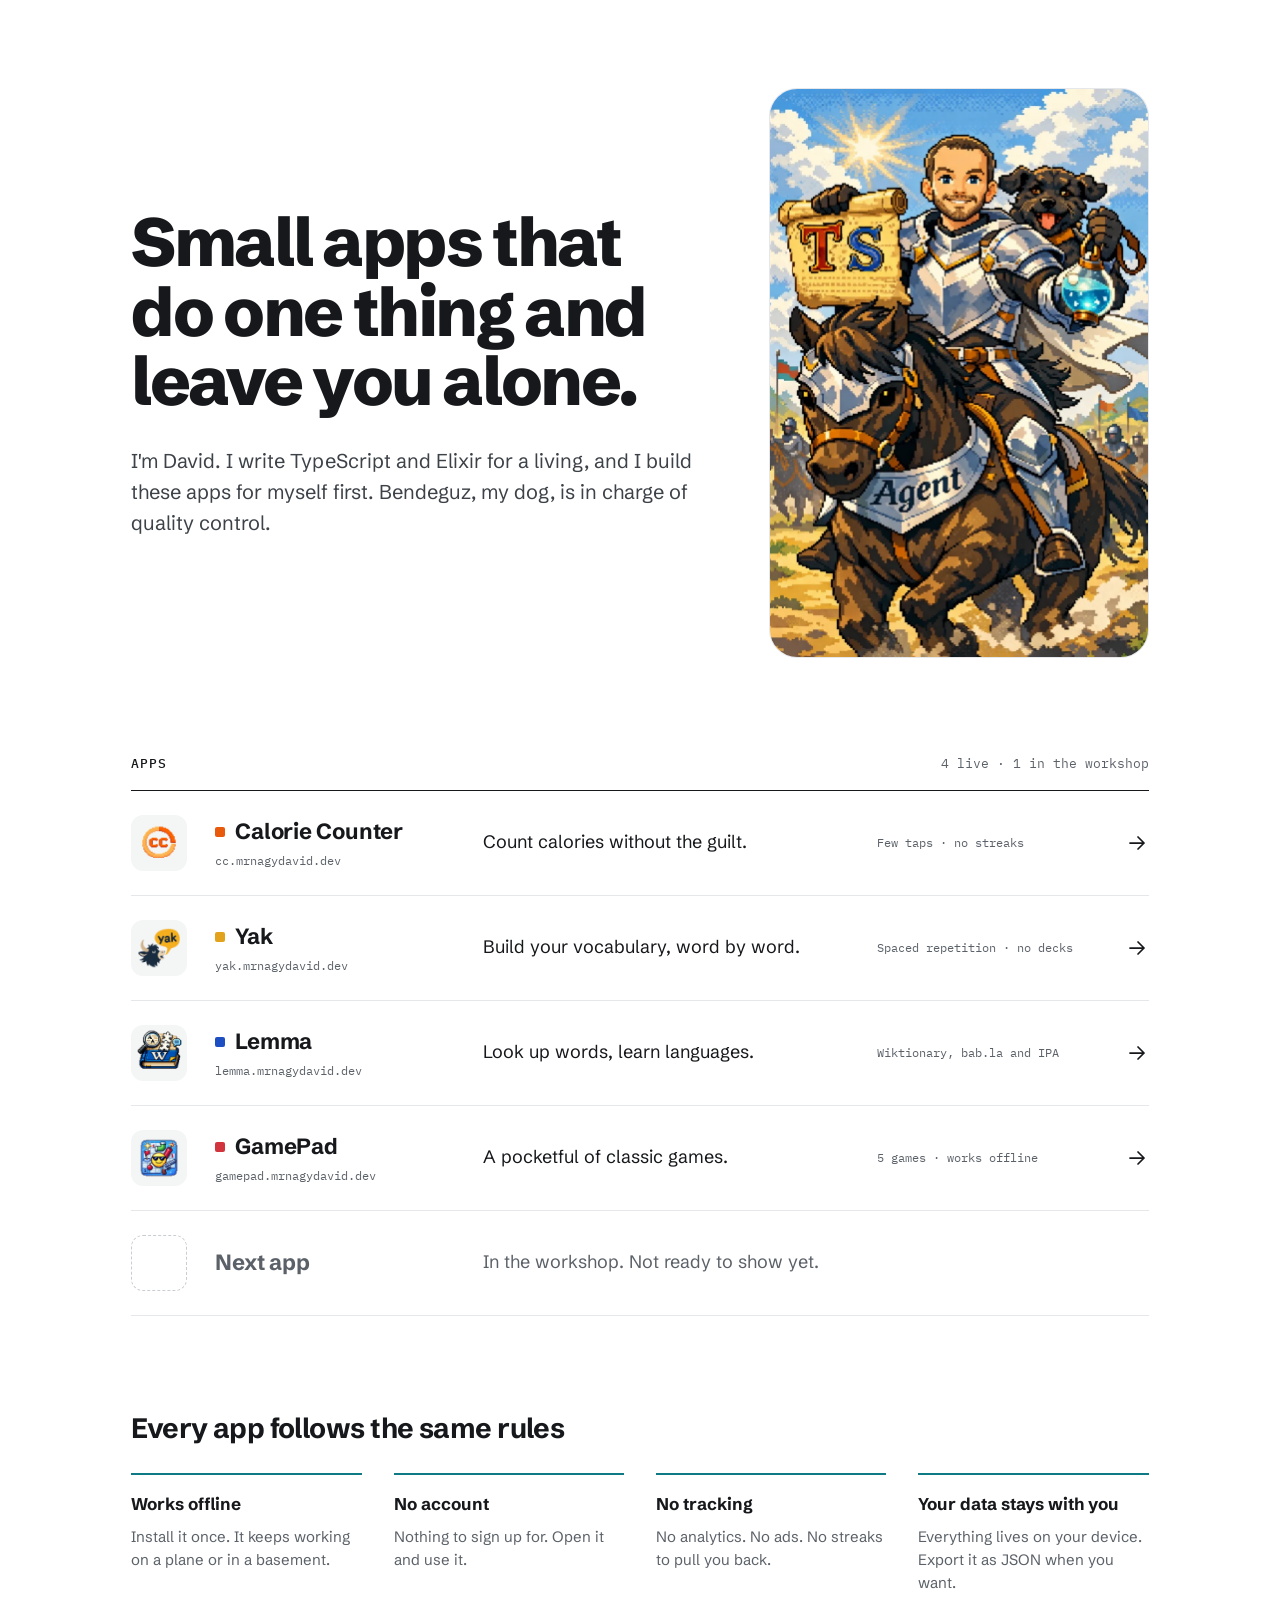
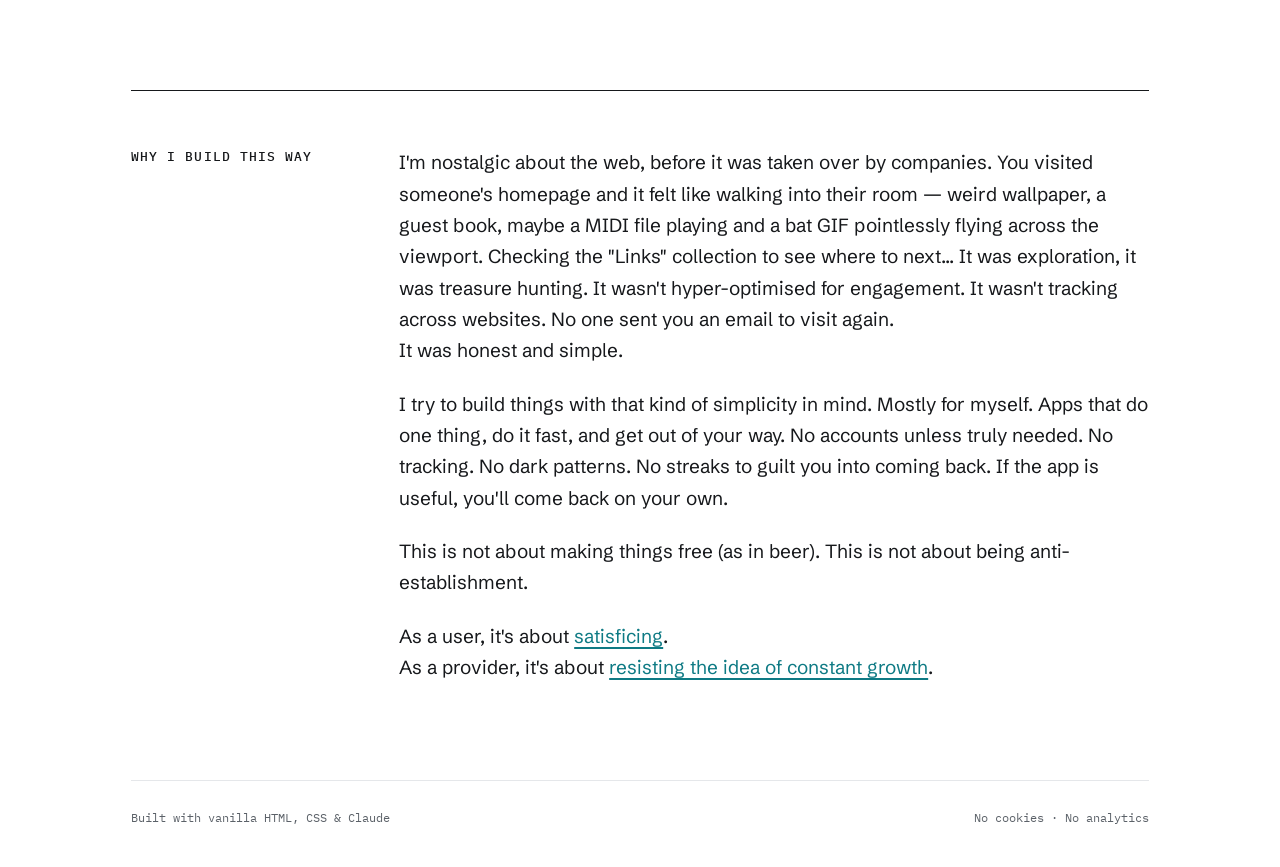
==== commit 689a9f9f: "chore: redesign" ====
--- a/src/index.html
+++ b/src/index.html
@@ -1,137 +1,135 @@
-<!DOCTYPE html>
+<!doctype html>
 <html lang="en">
 <head>
-  <meta charset="UTF-8">
-  <meta name="viewport" content="width=device-width, initial-scale=1.0">
-  <title>David - The adventures of a developer who is nostalgic about simple and usable applications</title>
-  <meta name="description" content="Personal homepage of David. TypeScript & Elixir developer, riding Agent into battle.">
+  <meta charset="utf-8">
+  <meta name="viewport" content="width=device-width, initial-scale=1">
+  <title>David · Small apps that do one thing</title>
+  <meta name="description" content="David's homepage. Small, offline-first apps with no accounts and no tracking: Calorie Counter, Yak, Lemma and GamePad.">
+  <meta name="theme-color" content="#FFFFFF">
   <link rel="preconnect" href="https://fonts.googleapis.com">
   <link rel="preconnect" href="https://fonts.gstatic.com" crossorigin>
-  <link href="https://fonts.googleapis.com/css2?family=Press+Start+2P&display=swap" rel="stylesheet">
+  <link rel="stylesheet" href="https://fonts.googleapis.com/css2?family=IBM+Plex+Mono:wght@400;500&family=Schibsted+Grotesk:wght@400;500;700;800&display=swap">
   <link rel="stylesheet" href="style.css">
 </head>
 <body>
+  <div class="wrap">
 
-  <main>
-    <section class="hero">
-      <div class="hero-frame">
-        <img
-          src="assets/hero.png"
-          alt="Pixel art portrait: a knight on a horse named Agent, holding a TypeScript scroll and an Elixir potion, with a loyal dog riding along"
-          class="hero-image"
-        >
-      </div>
-      <p class="hero-preamble">The Amazing Adventures of</p>
-      <h1 class="hero-name">David and Bendeguz</h1>
-    </section>
+    <main id="main">
 
-    <section class="quest-board">
-      <h2 class="section-title">Quest Board</h2>
+      <section class="hero hero--home">
+        <div class="hero__text">
+          <h1 class="display">Small apps that do one thing and leave you alone.</h1>
+          <p class="lead">I'm David. I write TypeScript and Elixir for a living, and I build these apps for myself first. Bendeguz, my dog, is in charge of quality control.</p>
+        </div>
+        <div class="hero__figure">
+          <img class="portrait" src="assets/hero.webp" width="760" height="1140" alt="Pixel art: David as a knight riding a horse named Agent. He holds a TypeScript scroll and an Elixir potion. Bendeguz the dog rides behind him.">
+        </div>
+      </section>
 
-      <div class="quests">
-        <article class="quest-card">
-          <img src="assets/cc.webp" alt="Pixel art icon of the Calorie Counter app" class="quest-image">
-          <span class="quest-badge quest-badge--active">Active Quest</span>
-          <h3 class="quest-title">Calorie Counter</h3>
-          <p class="quest-summary">Count calories without the guilt.</p>
-          <p class="quest-description">
-            A lightweight, offline-first PWA for tracking daily calorie intake.
-            No gamification, no unwanted advice, no streak shaming &mdash; just
-            fast, honest calorie counting with barcode scanning.
-          </p>
-          <a href="https://cc.mrnagydavid.dev" class="quest-link" target="_blank" rel="noopener">
-            Go on quest &rarr;
-          </a>
-        </article>
+      <section id="apps" class="apps" aria-labelledby="apps-title">
+        <div class="apps__head">
+          <h2 id="apps-title" class="label">Apps</h2>
+          <span>4 live · 1 in the workshop</span>
+        </div>
 
-        <article class="quest-card">
-          <img src="assets/yak.webp" alt="Icon of the Yak vocabulary trainer app: a shaggy yak with a speech bubble reading &quot;yak&quot;" class="quest-image">
-          <span class="quest-badge quest-badge--active">Active Quest</span>
-          <h3 class="quest-title">Yak</h3>
-          <p class="quest-summary">Build your vocabulary, word by word.</p>
-          <p class="quest-description">
-            An offline-first vocabulary trainer PWA inspired by <a href="https://apps.ankiweb.net/">Anki</a> with a focus on language
-            learners (currently Swedish-learners only).
-          </p>
-          <a href="https://yak.mrnagydavid.dev" class="quest-link" target="_blank" rel="noopener">
-            Go on quest &rarr;
-          </a>
-        </article>
+        <ul class="app-list">
+          <li>
+            <a class="app-row app-cc" href="calorie-counter/">
+              <img class="app-row__icon" src="assets/cc.webp" width="56" height="56" alt="">
+              <span class="app-row__title">
+                <span class="app-row__name"><span class="dot"></span>Calorie Counter</span>
+                <span class="host">cc.mrnagydavid.dev</span>
+              </span>
+              <span class="app-row__pitch">Count calories without the guilt.</span>
+              <span class="app-row__facts">Few taps · no streaks</span>
+              <svg class="app-row__arrow" width="24" height="24" viewBox="0 0 24 24" fill="none" stroke="currentColor" stroke-width="1.75" stroke-linecap="round" stroke-linejoin="round" aria-hidden="true"><path d="M5 12h14M13 6l6 6-6 6"/></svg>
+            </a>
+          </li>
+          <li>
+            <a class="app-row app-yak" href="yak/">
+              <img class="app-row__icon" src="assets/yak.webp" width="56" height="56" alt="">
+              <span class="app-row__title">
+                <span class="app-row__name"><span class="dot"></span>Yak</span>
+                <span class="host">yak.mrnagydavid.dev</span>
+              </span>
+              <span class="app-row__pitch">Build your vocabulary, word by word.</span>
+              <span class="app-row__facts">Spaced repetition · no decks</span>
+              <svg class="app-row__arrow" width="24" height="24" viewBox="0 0 24 24" fill="none" stroke="currentColor" stroke-width="1.75" stroke-linecap="round" stroke-linejoin="round" aria-hidden="true"><path d="M5 12h14M13 6l6 6-6 6"/></svg>
+            </a>
+          </li>
+          <li>
+            <a class="app-row app-lemma" href="lemma/">
+              <img class="app-row__icon" src="assets/lemma.webp" width="56" height="56" alt="">
+              <span class="app-row__title">
+                <span class="app-row__name"><span class="dot"></span>Lemma</span>
+                <span class="host">lemma.mrnagydavid.dev</span>
+              </span>
+              <span class="app-row__pitch">Look up words, learn languages.</span>
+              <span class="app-row__facts">Wiktionary, bab.la and IPA</span>
+              <svg class="app-row__arrow" width="24" height="24" viewBox="0 0 24 24" fill="none" stroke="currentColor" stroke-width="1.75" stroke-linecap="round" stroke-linejoin="round" aria-hidden="true"><path d="M5 12h14M13 6l6 6-6 6"/></svg>
+            </a>
+          </li>
+          <li>
+            <a class="app-row app-gamepad" href="gamepad/">
+              <img class="app-row__icon" src="assets/gamepad.webp" width="56" height="56" alt="">
+              <span class="app-row__title">
+                <span class="app-row__name"><span class="dot"></span>GamePad</span>
+                <span class="host">gamepad.mrnagydavid.dev</span>
+              </span>
+              <span class="app-row__pitch">A pocketful of classic games.</span>
+              <span class="app-row__facts">5 games · works offline</span>
+              <svg class="app-row__arrow" width="24" height="24" viewBox="0 0 24 24" fill="none" stroke="currentColor" stroke-width="1.75" stroke-linecap="round" stroke-linejoin="round" aria-hidden="true"><path d="M5 12h14M13 6l6 6-6 6"/></svg>
+            </a>
+          </li>
+          <li>
+            <div class="app-row app-row--soon">
+              <span class="app-row__icon app-row__icon--blank"></span>
+              <span class="app-row__name">Next app</span>
+              <span class="app-row__pitch">In the workshop. Not ready to show yet.</span>
+            </div>
+          </li>
+        </ul>
+      </section>
 
-        <article class="quest-card">
-          <img src="assets/lemma.webp" alt="Pixel art icon of the Lemma dictionary app" class="quest-image">
-          <span class="quest-badge quest-badge--active">Active Quest</span>
-          <h3 class="quest-title">Lemma</h3>
-          <p class="quest-summary">Look up words, learn languages.</p>
-          <p class="quest-description">
-            A minimal dictionary PWA that searches Wiktionary and Bab.la.
-            Pick a language, type a word, get the definition &mdash; no
-            accounts, no flashcard upsells, no clutter.
-          </p>
-          <a href="https://lemma.mrnagydavid.dev" class="quest-link" target="_blank" rel="noopener">
-            Go on quest &rarr;
-          </a>
-        </article>
+      <section class="block block--tight" aria-labelledby="rules-title">
+        <h2 id="rules-title" class="h2 h2--small">Every app follows the same rules</h2>
+        <div class="pillars">
+          <div class="pillar">
+            <h3>Works offline</h3>
+            <p>Install it once. It keeps working on a plane or in a basement.</p>
+          </div>
+          <div class="pillar">
+            <h3>No account</h3>
+            <p>Nothing to sign up for. Open it and use it.</p>
+          </div>
+          <div class="pillar">
+            <h3>No tracking</h3>
+            <p>No analytics. No ads. No streaks to pull you back.</p>
+          </div>
+          <div class="pillar">
+            <h3>Your data stays with you</h3>
+            <p>Everything lives on your device. Export it as JSON when you want.</p>
+          </div>
+        </div>
+      </section>
 
-        <article class="quest-card">
-          <img src="assets/gamepad.webp" alt="Pixel art icon of the GamePad app" class="quest-image">
-          <span class="quest-badge quest-badge--active">Active Quest</span>
-          <h3 class="quest-title">GamePad</h3>
-          <p class="quest-summary">A pocketful of classic games.</p>
-          <p class="quest-description">
-            A retro, offline-first PWA hosting a curated collection of
-            single-player classics &mdash; Minesweeper, Bang! Bang!,
-            JeezBall and more. No accounts, no ads &mdash; just the
-            games, the way you remember them.
-          </p>
-          <a href="https://gamepad.mrnagydavid.dev" class="quest-link" target="_blank" rel="noopener">
-            Go on quest &rarr;
-          </a>
-        </article>
+      <section id="why" class="split split--ruled" aria-labelledby="why-title">
+        <h2 id="why-title" class="label">Why I build this way</h2>
+        <div class="prose">
+          <p>I'm nostalgic about the web, before it was taken over by companies. You visited someone's homepage and it felt like walking into their room &mdash; weird wallpaper, a guest book, maybe a MIDI file playing and a bat GIF pointlessly flying across the viewport. Checking the "Links" collection to see where to next... It was exploration, it was treasure hunting. It wasn't hyper-optimised for engagement. It wasn't tracking across websites. No one sent you an email to visit again.<br>It was honest and simple.</p>
+          <p>I try to build things with that kind of simplicity in mind. Mostly for myself. Apps that do one thing, do it fast, and get out of your way. No accounts unless truly needed. No tracking. No dark patterns. No streaks to guilt you into coming back. If the app is useful, you'll come back on your own.</p>
+          <p>This is not about making things free (as in beer). This is not about being anti-establishment.</p>
+          <p>As a user, it's about <a href="https://en.wikipedia.org/wiki/Satisficing">satisficing</a>.<br>As a provider, it's about <a href="https://37signals.com/10">resisting the idea of constant growth</a>.</p>
+        </div>
+      </section>
 
-        <article class="quest-card quest-card--locked">
-          <span class="quest-badge quest-badge--locked">Locked</span>
-          <h3 class="quest-title">???</h3>
-          <p class="quest-summary">A new quest awaits...</p>
-        </article>
-      </div>
-    </section>
+    </main>
 
-    <section class="manifesto">
-      <h2 class="section-title">The Mission</h2>
+    <footer class="site-footer">
+      <span>Built with vanilla HTML, CSS &amp; Claude</span>
+      <span>No cookies · No analytics</span>
+    </footer>
 
-      <p>
-        I'm nostalgic about the web, before it was taken over by companies. 
-        You visited someone's homepage and it felt like walking into their room &mdash; weird
-        wallpaper, a guest book, maybe a MIDI file playing and a bat GIF pointlessly flying across the viewport.
-        Checking the "Links" collection to see where to next... It was exploration, it was treasure hunting.
-        It wasn't hyper-optimised for engagement. It wasn't tracking across websites. No one sent you an email to visit again. 
-        <br> It was honest and simple.
-      </p>
-
-      <p>
-        I try to build things with that kind of simplicity in mind. Mostly for myself.
-        Apps that do one thing, do it fast, and
-        get out of your way. No accounts unless truly needed. No
-        tracking. No dark patterns. No streaks to guilt you into
-        coming back. If the app is useful, you'll come back on your
-        own.
-      </p>
-
-      <p>
-        This is not about making things free (as in beer). This is not about being anti-establishment.
-      </p>
-
-      <p>
-        As a user, it's about <a href="https://en.wikipedia.org/wiki/Satisficing" target="_blank">satisficing</a>. <br>
-        As a provider, it's about <a href="https://37signals.com/10" target="_blank">resisting the idea of constant growth</a>.
-      </p>
-    </section>
-  </main>
-
-  <footer class="footer">
-    <p>Built with vanilla HTML, CSS &amp; Claude</p>
-  </footer>
-
+  </div>
 </body>
 </html>
--- a/src/style.css
+++ b/src/style.css
@@ -1,313 +1,1058 @@
-/* ===== Reset & Custom Properties ===== */
-
-*, *::before, *::after {
-  box-sizing: border-box;
+/* ===== Tokens ===== */
+
+:root {
+  color-scheme: light;
+
+  --bg:     #FFFFFF;
+  --ink:    #16181B;
+  --body:   #3D4248;
+  --muted:  #5B6168;
+  --faint:  #8A9097;
+  --rule:   #E5E7EA;
+  --line:   #D5D9DD;
+  --dash:   #CBD0D6;
+  --tint:   #F4F6F6;
+  --track:  #EEF0F1;
+  --accent: #0E7A84;
+  --app:    var(--accent);
+
+  --sans: 'Schibsted Grotesk', system-ui, -apple-system, 'Segoe UI', sans-serif;
+  --mono: 'IBM Plex Mono', ui-monospace, Menlo, monospace;
+
+  --shadow: 0 1px 2px rgba(22, 24, 27, .04), 0 12px 32px rgba(22, 24, 27, .06);
+}
+
+/* Each app has its own colour. Put the class on <body> or on one element. */
+.app-cc      { --app: #E8590C; }
+.app-yak     { --app: #E2A21B; }
+.app-lemma   { --app: #1E4FC2; }
+.app-gamepad { --app: #D1343C; }
+
+
+/* ===== Base ===== */
+
+*, *::before, *::after { box-sizing: border-box; }
+
+html { -webkit-text-size-adjust: 100%; }
+
+body {
   margin: 0;
+  background: var(--bg);
+  color: var(--ink);
+  font-family: var(--sans);
+  font-size: 16px;
+  line-height: 1.5;
+  -webkit-font-smoothing: antialiased;
+}
+
+h1, h2, h3, p, ul, ol, dl, dd, figure, blockquote { margin: 0; }
+img, svg { display: block; max-width: 100%; }
+
+a { color: inherit; text-decoration: none; }
+a:hover { color: var(--accent); }
+a:focus-visible { outline: 2px solid var(--accent); outline-offset: 4px; border-radius: 4px; }
+
+.wrap {
+  max-width: 1120px;
+  margin: 0 auto;
+  padding-inline: max(16px, 4vw);
+}
+
+.visually-hidden {
+  position: absolute;
+  width: 1px;
+  height: 1px;
+  overflow: hidden;
+  clip: rect(0 0 0 0);
+  clip-path: inset(50%);
+  white-space: nowrap;
+}
+
+.skip {
+  position: absolute;
+  left: 16px;
+  top: -64px;
+  padding: 10px 16px;
+  border-radius: 999px;
+  background: var(--ink);
+  color: #FFFFFF;
+  font-weight: 700;
+  z-index: 1;
+}
+.skip:focus { top: 16px; color: #FFFFFF; }
+
+.mono, .note, .host, .label {
+  font-family: var(--mono);
+}
+
+.note, .host {
+  font-size: 12px;
+  color: var(--muted);
+}
+
+.label {
+  font-size: 13px;
+  font-weight: 500;
+  letter-spacing: .08em;
+  text-transform: uppercase;
+}
+
+
+/* ===== Header and footer ===== */
+
+.site-header {
+  display: flex;
+  flex-wrap: wrap;
+  justify-content: space-between;
+  align-items: center;
+  gap: 16px;
+  padding-block: 28px;
+  border-bottom: 1px solid var(--rule);
+  font-family: var(--mono);
+  font-size: 13px;
+}
+
+.brand {
+  display: flex;
+  align-items: center;
+  gap: 8px;
+  font-weight: 500;
+}
+
+.site-nav {
+  display: flex;
+  flex-wrap: wrap;
+  gap: 8px 20px;
+  color: var(--muted);
+}
+
+.site-nav [aria-current="page"] {
+  color: var(--ink);
+  font-weight: 500;
+  text-decoration: underline;
+  text-decoration-color: var(--app);
+  text-decoration-thickness: 2px;
+  text-underline-offset: 6px;
+}
+
+.site-footer {
+  display: flex;
+  flex-wrap: wrap;
+  justify-content: space-between;
+  gap: 12px;
+  padding-block: 28px 40px;
+  border-top: 1px solid var(--rule);
+  font-family: var(--mono);
+  font-size: 12px;
+  color: var(--muted);
+}
+
+
+/* ===== Hero ===== */
+
+.hero {
+  display: grid;
+  grid-template-columns: minmax(0, 1fr) minmax(0, 380px);
+  gap: 64px;
+  align-items: center;
+  padding-block: 88px 80px;
+}
+
+.hero--home { padding-bottom: 96px; }
+
+.hero__text {
+  display: flex;
+  flex-direction: column;
+  gap: 28px;
+  min-width: 0;
+}
+
+.hero__figure {
+  display: flex;
+  flex-direction: column;
+  align-items: center;
+  gap: 12px;
+  min-width: 0;
+}
+
+.display {
+  font-size: clamp(40px, 5.4vw, 68px);
+  line-height: 1.02;
+  letter-spacing: -.035em;
+  font-weight: 800;
+  max-width: 13ch;
+  text-wrap: balance;
+}
+
+.hero--home .display { max-width: 14ch; }
+
+.lead {
+  font-size: 20px;
+  line-height: 1.55;
+  color: var(--body);
+  max-width: 34em;
+}
+
+.portrait {
+  width: 100%;
+  max-width: 380px;
+  height: auto;
+  aspect-ratio: 2 / 3;
+  object-fit: cover;
+  border-radius: 28px;
+  border: 1px solid var(--rule);
+}
+
+.app-id {
+  display: flex;
+  align-items: center;
+  gap: 14px;
+}
+
+.app-id img {
+  width: 64px;
+  height: 64px;
+  border-radius: 14px;
+  background: var(--tint);
+}
+
+.app-id__name {
+  display: block;
+  font-size: 20px;
+  font-weight: 700;
+}
+
+.cta {
+  display: flex;
+  flex-wrap: wrap;
+  align-items: center;
+  gap: 20px;
+}
+
+.btn {
+  display: inline-flex;
+  align-items: center;
+  gap: 10px;
+  min-height: 48px;
+  padding: 0 22px;
+  border-radius: 999px;
+  background: var(--ink);
+  color: #FFFFFF;
+  font-size: 16px;
+  font-weight: 700;
+  transition: background-color .15s ease;
+}
+
+.btn:hover { background: #33383E; color: #FFFFFF; }
+
+
+/* ===== Home: app list ===== */
+
+.apps { padding-bottom: 96px; }
+
+.apps__head {
+  display: flex;
+  justify-content: space-between;
+  align-items: baseline;
+  gap: 16px;
+  padding-bottom: 16px;
+  font-family: var(--mono);
+  font-size: 13px;
+  color: var(--muted);
+}
+
+.apps__head h2 { font-size: inherit; color: var(--ink); }
+
+.app-list {
+  list-style: none;
   padding: 0;
-}
-
-:root {
-  --bg:             #f5e6c8;
-  --bg-card:        #ede0c4;
-  --bg-card-locked: #ddd5c0;
-  --text:           #2c1810;
-  --text-muted:     #6b5c4d;
-  --border:         #4a3520;
-  --accent-teal:    #2d8a6e;
-  --accent-gold:    #c8a84e;
-  --badge-active-bg: rgba(45, 138, 110, 0.1);
-  --title-shadow:   rgba(74, 53, 32, 0.4);
-
-  --font-pixel: 'Press Start 2P', monospace;
-  --font-body:  -apple-system, BlinkMacSystemFont, 'Segoe UI', system-ui, sans-serif;
-
-  --shadow-sm: 4px 4px 0 var(--border);
-  --shadow-md: 6px 6px 0 var(--border);
-  --shadow-lg: 8px 8px 0 var(--border);
-}
-
-
-/* ===== Base ===== */
-
-body {
-  background-color: var(--bg);
-  color: var(--text);
-  font-family: var(--font-pixel);
+  border-bottom: 1px solid var(--rule);
+}
+
+.app-row {
+  display: grid;
+  grid-template-columns: 56px minmax(0, 240px) minmax(0, 1fr) minmax(0, 220px) 24px;
+  gap: 28px;
+  align-items: center;
+  padding-block: 24px;
+  border-top: 1px solid var(--rule);
+}
+
+.app-list > li:first-child .app-row { border-top-color: var(--ink); }
+
+.app-row:hover { color: inherit; }
+.app-row:hover .app-row__name { color: var(--accent); }
+
+.app-row__icon {
+  width: 56px;
+  height: 56px;
+  border-radius: 12px;
+  background: var(--tint);
+}
+
+.app-row__icon--blank {
+  background: none;
+  border: 1px dashed #C9CDD2;
+}
+
+.app-row__title {
+  display: flex;
+  flex-direction: column;
+  gap: 4px;
+  min-width: 0;
+}
+
+.app-row__name {
+  display: flex;
+  align-items: center;
+  gap: 10px;
+  font-size: 22px;
+  font-weight: 700;
+  letter-spacing: -.01em;
+}
+
+.dot {
+  flex: none;
+  width: 10px;
+  height: 10px;
+  border-radius: 2px;
+  background: var(--app);
+}
+
+.app-row__pitch {
+  font-size: 18px;
+  line-height: 1.45;
+}
+
+.app-row__facts {
+  font-family: var(--mono);
+  font-size: 12px;
   line-height: 1.6;
-  min-height: 100vh;
-  display: flex;
-  flex-direction: column;
-  align-items: center;
-}
-
-a {
-  color: var(--accent-gold);
+  color: var(--muted);
+}
+
+.app-row__arrow { transition: transform .15s ease; }
+.app-row:hover .app-row__arrow { transform: translateX(4px); }
+
+.app-row--soon { color: var(--muted); }
+
+
+/* ===== Shared sections ===== */
+
+.block {
+  display: flex;
+  flex-direction: column;
+  gap: 36px;
+  padding-bottom: 96px;
+}
+
+.block--tight { gap: 28px; }
+
+.block__head {
+  display: flex;
+  flex-wrap: wrap;
+  justify-content: space-between;
+  align-items: baseline;
+  gap: 12px;
+}
+
+.block__head p { font-size: 16px; color: var(--muted); }
+
+.h2 {
+  font-size: 32px;
+  line-height: 1.15;
+  letter-spacing: -.02em;
+  font-weight: 800;
+}
+
+.h2--small {
+  font-size: 28px;
+  line-height: 1.2;
+  font-weight: 700;
+}
+
+.h3 {
+  font-size: 24px;
+  letter-spacing: -.015em;
+  font-weight: 800;
+}
+
+/* Label on the left, prose on the right */
+.split {
+  display: grid;
+  grid-template-columns: minmax(0, 240px) minmax(0, 1fr);
+  gap: 28px;
+  padding-block: 96px;
+}
+
+.split--ruled {
+  padding-top: 56px;
+  border-top: 1px solid var(--ink);
+}
+
+.split--flush { padding-top: 0; }
+
+.prose {
+  display: flex;
+  flex-direction: column;
+  gap: 22px;
+  max-width: 64ch;
+  font-size: 19px;
+  line-height: 1.65;
+}
+
+.prose a,
+.wont a {
+  color: var(--accent);
   text-decoration: underline;
-  text-underline-offset: 3px;
-}
-
-main {
+  text-decoration-thickness: 2px;
+  text-underline-offset: 4px;
+}
+
+.prose a:hover,
+.wont a:hover { color: var(--ink); }
+
+.quote {
+  display: flex;
+  flex-direction: column;
+  gap: 10px;
+  margin-top: 12px;
+  padding: 4px 0 4px 24px;
+  border-left: 3px solid var(--app);
+}
+
+.quote p {
+  font-size: 26px;
+  line-height: 1.35;
+  font-weight: 700;
+  letter-spacing: -.015em;
+}
+
+.quote cite {
+  font-family: var(--mono);
+  font-size: 12px;
+  font-style: normal;
+  color: var(--muted);
+}
+
+/* Short items with a coloured top rule */
+.pillars {
+  display: grid;
+  grid-template-columns: repeat(auto-fit, minmax(min(100%, 220px), 1fr));
+  gap: 32px;
+}
+
+.pillar {
+  display: flex;
+  flex-direction: column;
+  gap: 8px;
+  padding-top: 16px;
+  border-top: 2px solid var(--app);
+}
+
+.pillar h3 { font-size: 17px; font-weight: 700; }
+.pillar p { font-size: 15px; line-height: 1.55; color: var(--muted); }
+
+/* What makes it different */
+.strengths {
+  display: grid;
+  grid-template-columns: repeat(auto-fit, minmax(min(100%, 240px), 1fr));
+  gap: 32px;
+  padding-block: 36px 40px;
+  border-top: 1px solid var(--ink);
+  border-bottom: 1px solid var(--rule);
+}
+
+.strength {
+  display: flex;
+  flex-direction: column;
+  gap: 8px;
+}
+
+.strength h3 {
+  font-size: 30px;
+  line-height: 1.1;
+  letter-spacing: -.025em;
+  font-weight: 800;
+}
+
+.strength p { font-size: 16px; line-height: 1.55; color: var(--muted); }
+
+/* What it does */
+.features {
+  display: grid;
+  grid-template-columns: repeat(auto-fit, minmax(min(100%, 300px), 1fr));
+  gap: 0 48px;
+}
+
+.feature {
+  display: flex;
+  flex-direction: column;
+  gap: 6px;
+  padding-block: 20px;
+  border-top: 1px solid var(--rule);
+}
+
+.feature h3 { font-size: 18px; font-weight: 700; }
+.feature p { font-size: 16px; line-height: 1.55; color: var(--muted); }
+
+.feature code {
+  font-family: var(--mono);
+  font-size: 13px;
+  color: var(--ink);
+  overflow-wrap: anywhere;
+}
+
+/* What it won't do */
+.wont {
+  display: flex;
+  flex-direction: column;
+  gap: 24px;
+  margin-bottom: 96px;
+  padding: 48px;
+  border-radius: 24px;
+  background: var(--tint);
+}
+
+.wont__intro {
+  display: flex;
+  flex-direction: column;
+  gap: 8px;
+}
+
+.wont__intro p { font-size: 17px; line-height: 1.55; color: var(--muted); }
+
+.chips {
+  list-style: none;
+  padding: 0;
+  display: flex;
+  flex-wrap: wrap;
+  gap: 10px;
+}
+
+.chips li {
+  display: inline-flex;
+  align-items: center;
+  gap: 8px;
+  padding: 10px 16px;
+  border-radius: 999px;
+  background: #FFFFFF;
+  font-size: 16px;
+}
+
+.chips li::before {
+  content: "";
+  flex: none;
+  width: 14px;
+  height: 14px;
+  background: url("data:image/svg+xml,%3Csvg xmlns='http://www.w3.org/2000/svg' viewBox='0 0 24 24' fill='none' stroke='%235B6168' stroke-width='2.5' stroke-linecap='round'%3E%3Cpath d='M6 6l12 12M18 6L6 18'/%3E%3C/svg%3E") center / contain no-repeat;
+}
+
+/* How it's built + Known limits */
+.two {
+  display: grid;
+  grid-template-columns: repeat(2, minmax(0, 1fr));
+  gap: 48px;
+  padding-bottom: 96px;
+}
+
+.two > div {
+  display: flex;
+  flex-direction: column;
+  gap: 20px;
+  min-width: 0;
+}
+
+.specs {
+  display: grid;
+  grid-template-columns: minmax(0, 110px) minmax(0, 1fr);
+  border-bottom: 1px solid var(--rule);
+  font-size: 15px;
+  line-height: 1.5;
+}
+
+.specs dt {
+  padding-block: 12px;
+  border-top: 1px solid var(--rule);
+  font-family: var(--mono);
+  font-size: 12px;
+  color: var(--muted);
+}
+
+.specs dd {
+  padding-block: 10px;
+  border-top: 1px solid var(--rule);
+}
+
+.limits {
+  display: flex;
+  flex-direction: column;
+  gap: 12px;
+  padding-left: 20px;
+  font-size: 16px;
+  line-height: 1.55;
+  color: var(--body);
+}
+
+/* Lemma: privacy policy */
+.privacy {
+  display: flex;
+  flex-direction: column;
+  gap: 16px;
+  max-width: 64ch;
+  padding: 28px 32px;
+  border: 1px solid var(--rule);
+  border-radius: 20px;
+  font-size: 19px;
+  line-height: 1.6;
+}
+
+/* GamePad: games */
+.games {
+  display: grid;
+  grid-template-columns: repeat(auto-fit, minmax(min(100%, 320px), 1fr));
+  gap: 20px;
+}
+
+.game {
+  display: flex;
+  flex-direction: column;
+  border: 1px solid var(--rule);
+  border-radius: 20px;
+  overflow: hidden;
+}
+
+.game > svg {
   width: 100%;
-  max-width: 960px;
-  padding: 2rem 1.5rem;
-}
-
-
-/* ===== Hero Section ===== */
-
-.hero {
+  height: auto;
+  background: var(--tint);
+}
+
+.game__body {
+  display: flex;
+  flex-direction: column;
+  gap: 8px;
+  padding: 22px 24px 24px;
+}
+
+.game__title {
+  display: flex;
+  justify-content: space-between;
+  align-items: baseline;
+  gap: 12px;
+}
+
+.game__title h3 { font-size: 20px; font-weight: 700; }
+.game p { font-size: 16px; line-height: 1.55; color: var(--muted); }
+
+.game--soon {
+  justify-content: center;
+  gap: 10px;
+  padding: 28px;
+  border: 1px dashed var(--dash);
+}
+
+.game--soon h3 { font-size: 20px; font-weight: 700; }
+
+
+/* ===== App illustrations (example data, not screenshots) ===== */
+
+.mock {
+  display: flex;
+  flex-direction: column;
+  gap: 18px;
+  width: 100%;
+  max-width: 380px;
+  padding: 24px;
+  border: 1px solid var(--rule);
+  border-radius: 28px;
+  background: #FFFFFF;
+  box-shadow: var(--shadow);
+}
+
+.mock__row {
+  display: flex;
+  justify-content: space-between;
+  align-items: baseline;
+  gap: 12px;
+}
+
+.mock__row--center { align-items: center; }
+
+.mock__title { font-size: 15px; font-weight: 700; }
+
+.mock__small {
+  font-family: var(--mono);
+  font-size: 12px;
+  color: var(--muted);
+  font-variant-numeric: tabular-nums;
+}
+
+/* Calorie Counter */
+.cc-total {
+  display: flex;
+  flex-direction: column;
+  gap: 10px;
+}
+
+.cc-left {
+  font-size: 40px;
+  line-height: 1;
+  font-weight: 800;
+  letter-spacing: -.03em;
+  font-variant-numeric: tabular-nums;
+}
+
+.cc-left small {
+  font-size: 16px;
+  font-weight: 500;
+  letter-spacing: 0;
+  color: var(--muted);
+}
+
+.bar {
+  height: 10px;
+  border-radius: 999px;
+  background: var(--track);
+  overflow: hidden;
+}
+
+.bar span {
+  display: block;
+  height: 100%;
+  border-radius: 999px;
+  background: #2E9D5B;
+}
+
+.cc-log {
+  list-style: none;
+  padding: 0;
+  font-size: 14px;
+  font-variant-numeric: tabular-nums;
+}
+
+.cc-log li {
+  display: flex;
+  justify-content: space-between;
+  gap: 12px;
+  padding-block: 9px;
+  border-top: 1px solid var(--track);
+}
+
+.mock__buttons {
+  display: flex;
+  gap: 10px;
+}
+
+.pill {
+  flex: 1;
+  display: flex;
+  align-items: center;
+  justify-content: center;
+  height: 44px;
+  border: 1px solid var(--line);
+  border-radius: 999px;
+  font-size: 14px;
+  font-weight: 700;
+}
+
+.pill--solid {
+  border-color: transparent;
+  background: #C2410C;
+  color: #FFFFFF;
+}
+
+/* Yak */
+.mock--yak { gap: 20px; }
+
+.progress {
+  height: 4px;
+  border-radius: 999px;
+  background: var(--track);
+  overflow: hidden;
+}
+
+.progress span {
+  display: block;
+  width: 40%;
+  height: 100%;
+  background: var(--app);
+}
+
+.yak-word {
+  display: flex;
+  flex-direction: column;
+  gap: 10px;
+}
+
+.speaker {
+  display: inline-flex;
+  align-items: center;
+  justify-content: center;
+  width: 32px;
+  height: 32px;
+  border: 1px solid var(--line);
+  border-radius: 999px;
+}
+
+.yak-term {
+  font-size: 40px;
+  line-height: 1.05;
+  font-weight: 800;
+  letter-spacing: -.03em;
+}
+
+.tags {
+  display: flex;
+  flex-wrap: wrap;
+  gap: 8px;
+}
+
+.tag {
+  padding: 3px 8px;
+  border-radius: 6px;
+  background: var(--tint);
+  font-family: var(--mono);
+  font-size: 12px;
+}
+
+.yak-forms {
+  font-family: var(--mono);
+  font-size: 13px;
+  color: var(--muted);
+}
+
+.yak-answer {
+  display: flex;
+  flex-direction: column;
+  gap: 6px;
+  padding-top: 16px;
+  border-top: 1px dashed var(--line);
+}
+
+.yak-answer strong { font-size: 24px; font-weight: 700; }
+.yak-answer p { font-size: 14px; line-height: 1.5; color: var(--muted); }
+.yak-answer p span { color: var(--faint); }
+
+.grades {
+  display: grid;
+  grid-template-columns: repeat(4, minmax(0, 1fr));
+  gap: 6px;
+}
+
+.grade {
+  display: flex;
+  align-items: center;
+  justify-content: center;
+  min-height: 48px;
+  padding: 4px;
+  border-radius: 12px;
+  font-size: 12px;
+  font-weight: 700;
+  line-height: 1.2;
   text-align: center;
-  padding-top: 2rem;
-  margin-bottom: 4rem;
-}
-
-.hero-frame {
-  display: inline-block;
-  border: 4px solid var(--border);
-  box-shadow: var(--shadow-lg);
-  margin-bottom: 2rem;
-  line-height: 0;
-}
-
-.hero-image {
-  display: block;
-  width: 280px;
-  height: auto;
-  image-rendering: pixelated;
-  image-rendering: crisp-edges;
-}
-
-.hero-preamble {
-  font-family: var(--font-pixel);
-  font-size: 0.75rem;
-  color: var(--accent-gold);
-  text-transform: uppercase;
-  letter-spacing: 3px;
-  margin-bottom: 0.5rem;
-}
-
-.hero-name {
-  font-family: var(--font-pixel);
-  font-size: 2rem;
-  color: var(--text);
-  margin-bottom: 1rem;
-  letter-spacing: 2px;
-}
-
-/* ===== Quest Board ===== */
-
-.quest-board {
-  margin-bottom: 4rem;
-}
-
-.section-title {
-  font-family: var(--font-pixel);
-  font-size: 1.1rem;
-  text-align: center;
-  margin-bottom: 2rem;
-  color: var(--accent-gold);
-  text-shadow: 2px 2px 0 var(--title-shadow);
-}
-
-.quests {
+}
+
+.grade--again { background: #FDE4E3; color: #9B1C1C; }
+.grade--hard  { background: #FDEBD3; color: #8A4B08; }
+.grade--good  { background: #DCF2E3; color: #1E6B3A; }
+.grade--easy  { background: #DFE8FB; color: #1E4FC2; }
+
+/* Lemma */
+.mock--lemma {
+  gap: 0;
+  padding: 0;
+  overflow: hidden;
+}
+
+.wk {
+  display: flex;
+  flex-direction: column;
+  gap: 10px;
+  padding: 24px 24px 20px;
+  font-family: Georgia, 'Times New Roman', serif;
+  font-size: 16px;
+}
+
+.wk__lang {
+  padding-bottom: 6px;
+  border-bottom: 1px solid #C8CCD1;
+  font-size: 22px;
+}
+
+.wk__pos { font-weight: 700; }
+.wk__head i { color: var(--muted); }
+
+.wk ol {
+  padding-left: 22px;
+  font-size: 15px;
+  line-height: 1.5;
+}
+
+.skeleton {
+  display: flex;
+  flex-direction: column;
+  gap: 8px;
+  padding-top: 6px;
+}
+
+.skeleton span {
+  height: 8px;
+  border-radius: 4px;
+  background: var(--track);
+}
+
+.skeleton span:nth-child(1) { width: 92%; }
+.skeleton span:nth-child(2) { width: 78%; }
+.skeleton span:nth-child(3) { width: 85%; }
+.skeleton span:nth-child(4) { width: 60%; }
+
+.ipa {
+  display: flex;
+  justify-content: space-between;
+  align-items: center;
+  padding: 10px 24px;
+  border-top: 1px solid var(--rule);
+  background: var(--tint);
+  font-family: var(--mono);
+  font-size: 14px;
+}
+
+.ipa small { font-size: 11px; color: var(--muted); }
+
+.tabs {
+  display: flex;
+  gap: 4px;
+  padding: 0 16px;
+  background: var(--tint);
+}
+
+.tab {
+  padding: 6px 14px 8px;
+  border-radius: 0 0 10px 10px;
+  font-size: 13px;
+  color: var(--muted);
+}
+
+.tab--on {
+  border: 1px solid var(--rule);
+  border-top: none;
+  background: #FFFFFF;
+  color: var(--ink);
+  font-weight: 700;
+}
+
+.searchbar {
+  display: flex;
+  align-items: center;
+  gap: 8px;
+  padding: 14px 16px 18px;
+  background: var(--tint);
+}
+
+.field {
+  flex: 1;
+  display: flex;
+  align-items: center;
+  height: 44px;
+  padding: 0 14px;
+  border: 1px solid var(--line);
+  border-radius: 12px;
+  background: #FFFFFF;
+  font-size: 15px;
+}
+
+.field--lang {
+  flex: none;
+  justify-content: center;
+  padding: 0 12px;
+  font-family: var(--mono);
+  font-size: 13px;
+}
+
+.go {
+  display: flex;
+  align-items: center;
+  justify-content: center;
+  width: 44px;
+  height: 44px;
+  border-radius: 12px;
+  background: var(--app);
+}
+
+/* GamePad */
+.mock--gamepad { gap: 16px; }
+
+.gp-grid {
   display: grid;
-  grid-template-columns: repeat(auto-fit, minmax(260px, 1fr));
-  gap: 1.5rem;
-}
-
-
-/* ===== Quest Card ===== */
-
-.quest-card {
-  position: relative;
-  background: var(--bg-card);
-  border: 3px solid var(--border);
-  box-shadow: var(--shadow-md);
-  padding: 1.5rem;
-  display: flex;
-  flex-direction: column;
-  gap: 0.75rem;
-  transition: transform 0.15s ease, box-shadow 0.15s ease;
-}
-
-.quest-card:not(.quest-card--locked):hover {
-  transform: translate(-2px, -2px);
-  box-shadow: var(--shadow-lg);
-}
-
-/* Locked state */
-.quest-card--locked {
-  background: var(--bg-card-locked);
-  opacity: 0.55;
-  filter: grayscale(20%);
-  cursor: default;
-}
-
-/* Card image (top-right corner) */
-.quest-image {
-  position: absolute;
-  top: -1px;
-  right: -1px;
-  width: 72px;
-  height: 72px;
-  image-rendering: pixelated;
-  image-rendering: crisp-edges;
-}
-
-/* Badge */
-.quest-badge {
-  font-family: var(--font-pixel);
-  font-size: 0.45rem;
-  text-transform: uppercase;
-  letter-spacing: 1px;
-  padding: 0.3rem 0.6rem;
-  display: inline-block;
-  width: fit-content;
-  border: 2px solid;
-}
-
-.quest-badge--active {
-  color: var(--accent-teal);
-  border-color: var(--accent-teal);
-  background: var(--badge-active-bg);
-}
-
-.quest-badge--locked {
-  color: var(--text-muted);
-  border-color: var(--text-muted);
-}
-
-/* Card content */
-.quest-title {
-  font-family: var(--font-pixel);
-  font-size: 0.8rem;
-  line-height: 1.8;
-  color: var(--text);
-}
-
-.quest-summary {
-  font-size: 0.7rem;
-  line-height: 1.8;
-}
-
-.quest-description {
-  font-size: 0.55rem;
-  color: var(--text-muted);
-  line-height: 2.2;
-}
-
-/* Quest action button */
-.quest-link {
-  display: inline-block;
-  font-family: var(--font-pixel);
-  font-size: 0.55rem;
-  color: var(--text);
-  background: var(--accent-gold);
-  border: 3px solid var(--border);
-  box-shadow: var(--shadow-sm);
-  padding: 0.6rem 1rem;
-  text-decoration: none;
-  width: fit-content;
-  margin-top: auto;
-  transition: transform 0.1s ease, box-shadow 0.1s ease;
-}
-
-.quest-link:hover {
-  transform: translate(2px, 2px);
-  box-shadow: 2px 2px 0 var(--border);
-}
-
-.quest-link:active {
-  transform: translate(4px, 4px);
-  box-shadow: none;
-}
-
-
-/* ===== Manifesto ===== */
-
-.manifesto {
-  max-width: 680px;
-  margin: 0 auto 4rem;
-  border: 3px solid var(--border);
-  box-shadow: var(--shadow-md);
-  background: var(--bg-card);
-  padding: 2rem;
-}
-
-.manifesto .section-title {
-  margin-bottom: 1.5rem;
-}
-
-.manifesto p {
-  font-size: 0.55rem;
-  line-height: 2.4;
-  color: var(--text-muted);
-  margin-bottom: 1.2rem;
-}
-
-.manifesto p:last-child {
-  margin-bottom: 0;
-  color: var(--text);
-}
-
-.manifesto a:hover {
-  color: var(--text);
-}
-
-
-/* ===== Footer ===== */
-
-.footer {
-  text-align: center;
-  padding: 2rem 1.5rem;
-  font-family: var(--font-pixel);
-  font-size: 0.45rem;
-  color: var(--text-muted);
-  line-height: 2.2;
-  margin-top: auto;
-  width: 100%;
-}
-
+  grid-template-columns: repeat(2, minmax(0, 1fr));
+  gap: 10px;
+}
+
+.gp-tile {
+  display: flex;
+  flex-direction: column;
+  gap: 8px;
+  padding: 12px;
+  border-radius: 16px;
+  background: var(--tint);
+}
+
+.gp-tile strong { font-size: 14px; font-weight: 700; }
+
+.gp-tile span {
+  font-family: var(--mono);
+  font-size: 11px;
+  color: var(--muted);
+}
+
+.gp-tile--soon {
+  justify-content: center;
+  align-items: center;
+  border: 1px dashed var(--dash);
+  background: none;
+  color: var(--muted);
+  font-size: 13px;
+  font-weight: 700;
+}
 
 
 /* ===== Responsive ===== */
 
-@media (max-width: 480px) {
-  .hero-image {
-    width: 220px;
+@media (max-width: 860px) {
+  .hero,
+  .split,
+  .two {
+    grid-template-columns: minmax(0, 1fr);
   }
 
-  .hero-preamble {
-    font-size: 0.45rem;
+  .hero { gap: 48px; padding-block: 56px; }
+  .split { gap: 20px; padding-block: 72px; }
+  .split--ruled { padding-top: 48px; }
+  .split--flush { padding-top: 0; }
+  .block, .apps, .two { padding-bottom: 72px; }
+  .wont { margin-bottom: 72px; }
+}
+
+@media (max-width: 900px) {
+  .app-row {
+    grid-template-columns: 48px minmax(0, 1fr);
+    gap: 8px 16px;
   }
 
-  .hero-name {
-    font-size: 1.5rem;
-  }
-
-  .hero-tagline {
-    font-size: 0.6rem;
-  }
-
-  .section-title {
-    font-size: 0.9rem;
-  }
-}
-
-@media (min-width: 768px) {
-  main {
-    padding: 3rem 2rem;
-  }
-
-  .hero {
-    padding-top: 3rem;
-  }
-
-  .hero-image {
-    width: 340px;
-  }
-
-  .hero-name {
-    font-size: 2.5rem;
-  }
-}
+  .app-row__icon { width: 48px; height: 48px; }
+  .app-row__pitch,
+  .app-row__facts { grid-column: 2; }
+  .app-row__arrow { display: none; }
+}
+
+@media (max-width: 600px) {
+  .wont { padding: 28px 20px; }
+  .privacy { padding: 24px 20px; }
+  .prose, .privacy { font-size: 18px; }
+  .quote p { font-size: 22px; }
+}
+
+@media (prefers-reduced-motion: reduce) {
+  .app-row__arrow, .btn { transition: none; }
+}
